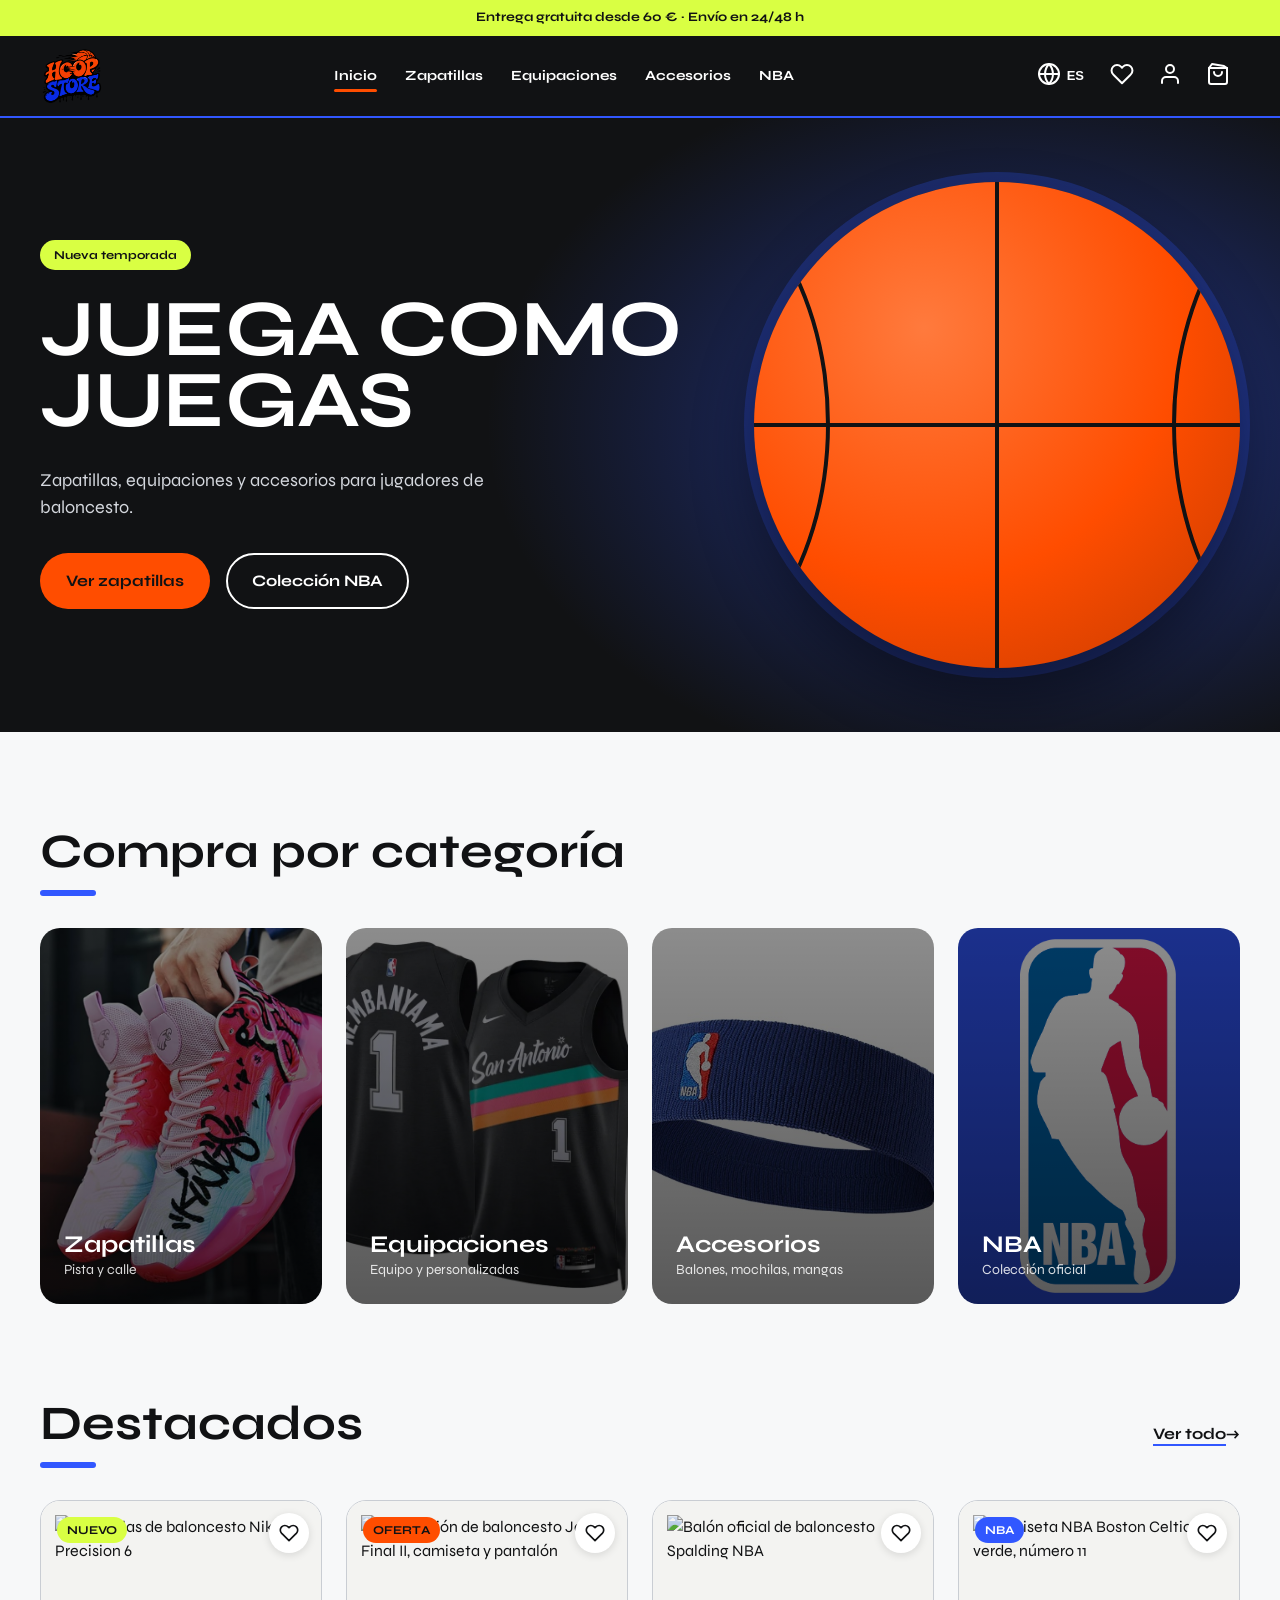
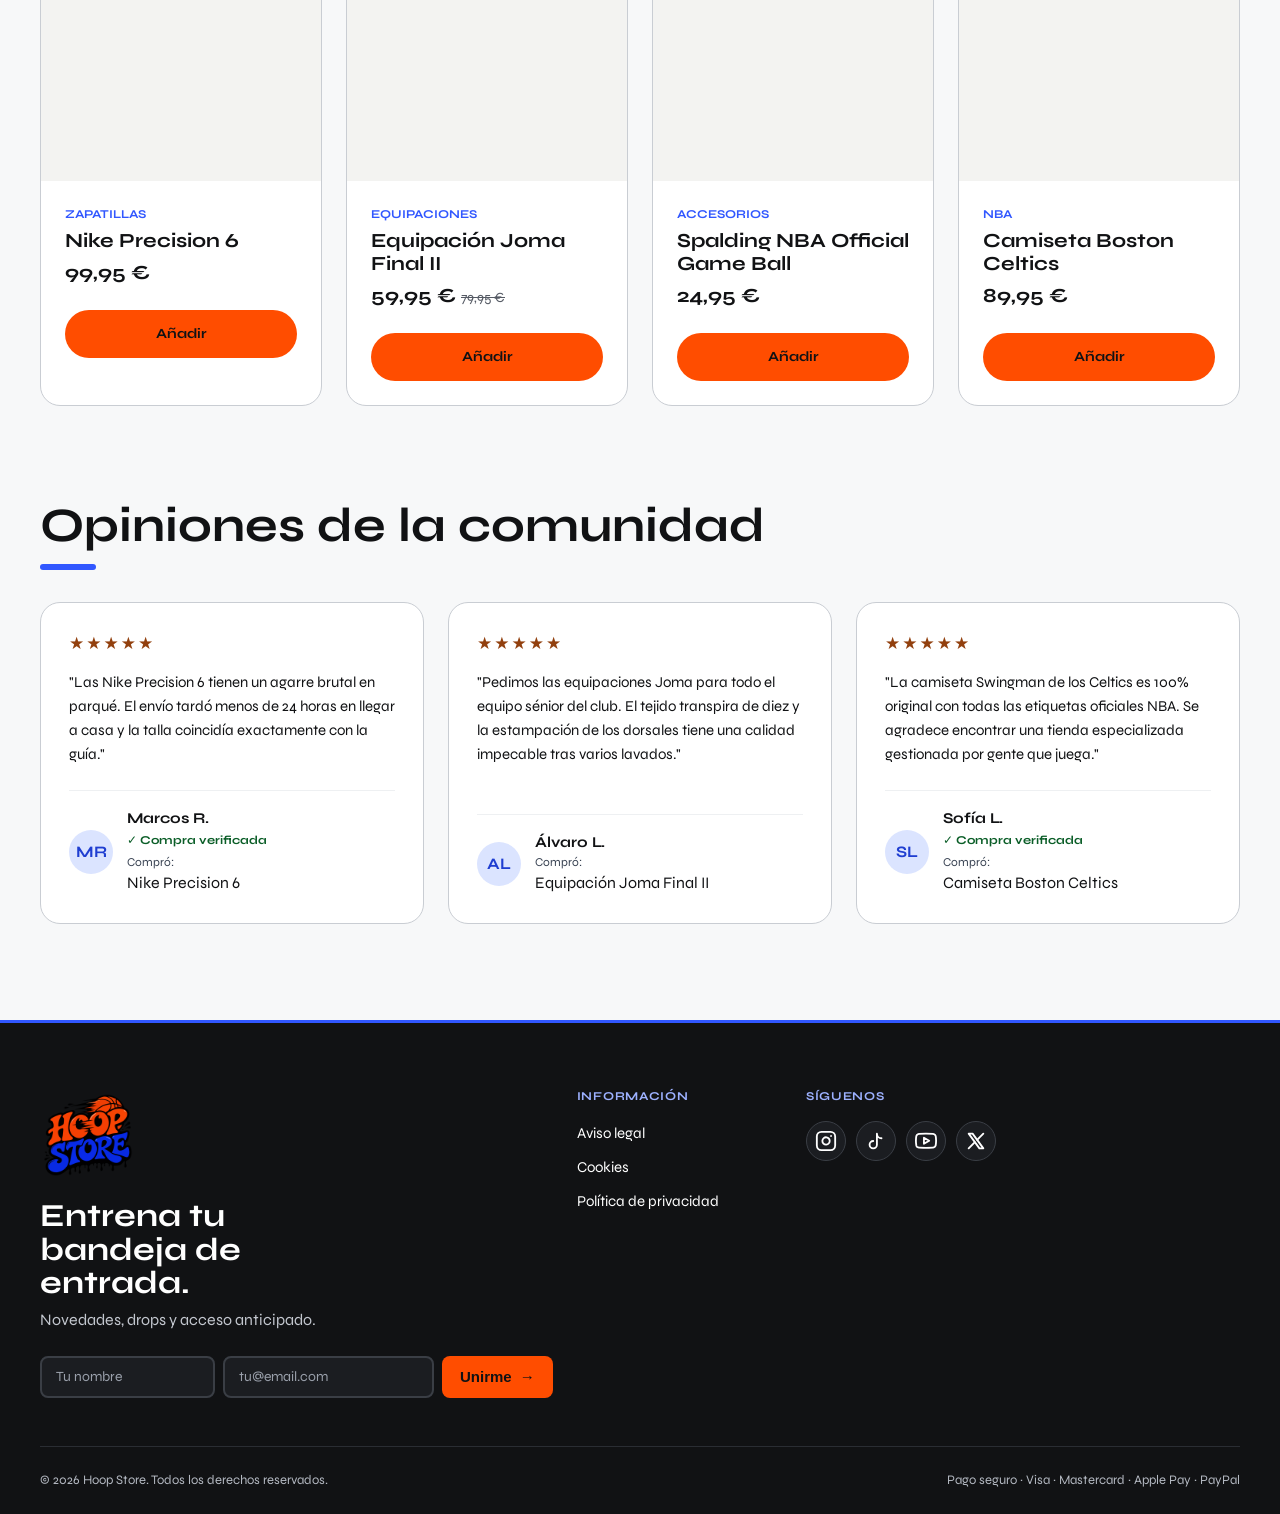
==== index.html @ 47cb0d09 "Update print statement from 'Hello' to 'Goodbye'" ====
<!DOCTYPE html>
<html lang="es">

<head>
  <meta charset="utf-8">
  <meta name="viewport" content="width=device-width, initial-scale=1">
  <title>Hoop Store · Tienda de baloncesto</title>
  <meta name="description"
    content="Hoop Store: zapatillas, equipaciones, accesorios y colección oficial NBA para jugadores de baloncesto.">
  <meta name="theme-color" content="#111214">
  <link rel="preconnect" href="https://fonts.googleapis.com">
  <link rel="preconnect" href="https://fonts.gstatic.com" crossorigin>
  <link href="https://fonts.googleapis.com/css2?family=Syne:wght@400;700&display=swap" rel="stylesheet">
  <link rel="stylesheet" href="css/style.css">
  <script src="javascript/geo-schema.js" defer></script>
</head>

<body>

  <a class="skip" href="#main" data-i18n="skip">Saltar al contenido</a>
  <div class="announce" data-i18n="announce">Entrega gratuita desde 60 € · Envío en 24/48 h</div>

  <header class="site-header">
    <div class="container header-in">
      <a class="brand" href="index.html" aria-label="Hoop Store" title="Hoop Store">
        <img src="imagenes/transparent-logo.png" alt="Hoop Store" width="70" height="64">
      </a>

      <nav class="nav" id="nav" aria-label="Principal">
        <a href="index.html" aria-current="page" data-i18n="nav_home">Inicio</a>
        <a href="catalogo.html?categoria=zapatillas" data-i18n="nav_shoes">Zapatillas</a>
        <a href="catalogo.html?categoria=equipaciones" data-i18n="nav_kits">Equipaciones</a>
        <a href="catalogo.html?categoria=accesorios" data-i18n="nav_acc">Accesorios</a>
        <a href="catalogo.html?categoria=nba" data-i18n="nav_nba">NBA</a>
      </nav>

      <div class="utils">
        <div class="lang">
          <button class="icon-btn lang-btn" id="btnLang" type="button" aria-expanded="false" aria-controls="langMenu"
            aria-label="Idioma" title="Idioma" data-i18n-aria="a_lang">
            <span class="ico" aria-hidden="true">
              <svg width="24" height="24" viewBox="0 0 24 24" fill="none" stroke="currentColor" stroke-width="2"
                stroke-linecap="round" stroke-linejoin="round" aria-hidden="true">
                <circle cx="12" cy="12" r="10"></circle>
                <line x1="2" y1="12" x2="22" y2="12"></line>
                <path d="M12 2a15.3 15.3 0 0 1 4 10 15.3 15.3 0 0 1-4 10 15.3 15.3 0 0 1-4-10 15.3 15.3 0 0 1 4-10z">
                </path>
              </svg>
            </span>
            <span id="langLabel">ES</span>
          </button>
          <ul class="lang-menu" id="langMenu" hidden>
            <li><button type="button" data-lang="es" aria-current="true">Español</button></li>
            <li><button type="button" data-lang="en">English</button></li>
            <li><button type="button" data-lang="ca">Català</button></li>
            <li><button type="button" data-lang="fr">Français</button></li>
          </ul>
        </div>

        <button class="icon-btn" id="btnFav" type="button" aria-label="Favoritos" title="Favoritos"
          data-i18n-aria="a_fav">
          <span class="sr" data-i18n="a_fav">Favoritos</span>
          <span class="ico" aria-hidden="true">
            <svg width="24" height="24" viewBox="0 0 24 24" fill="none" stroke="currentColor" stroke-width="2"
              stroke-linecap="round" stroke-linejoin="round" aria-hidden="true">
              <path
                d="M20.84 4.61a5.5 5.5 0 0 0-7.78 0L12 5.67l-1.06-1.06a5.5 5.5 0 0 0-7.78 7.78l1.06 1.06L12 21.23l7.78-7.78 1.06-1.06a5.5 5.5 0 0 0 0-7.78z">
              </path>
            </svg>
          </span>
          <span class="cart-count" id="favCount" hidden>0</span>
        </button>

        <button class="icon-btn" id="btnUser" type="button" aria-label="Iniciar sesión" title="Iniciar sesión"
          data-i18n-aria="a_user">
          <span class="sr" data-i18n="a_user">Iniciar sesión</span>
          <span class="ico" aria-hidden="true">
            <svg width="24" height="24" viewBox="0 0 24 24" fill="none" stroke="currentColor" stroke-width="2"
              stroke-linecap="round" stroke-linejoin="round" aria-hidden="true">
              <path d="M20 21v-2a4 4 0 0 0-4-4H8a4 4 0 0 0-4 4v2"></path>
              <circle cx="12" cy="7" r="4"></circle>
            </svg>
          </span>
        </button>

        <button class="icon-btn" id="btnCart" type="button" aria-label="Carrito" title="Carrito"
          data-i18n-aria="a_cart">
          <span class="sr" data-i18n="a_cart">Carrito</span>
          <span class="ico" aria-hidden="true">
            <svg width="24" height="24" viewBox="0 0 24 24" fill="none" stroke="currentColor" stroke-width="2"
              stroke-linecap="round" stroke-linejoin="round" aria-hidden="true">
              <path d="M6 2L3 6v14a2 2 0 0 0 2 2h14a2 2 0 0 0 2-2V6l-3-2z"></path>
              <line x1="3" y1="6" x2="21" y2="6"></line>
              <path d="M16 10a4 4 0 0 1-8 0"></path>
            </svg>
          </span>
          <span class="cart-count" id="cartCount" hidden>0</span>
        </button>

        <button class="burger" id="btnMenu" type="button" aria-expanded="false" aria-controls="nav"
          aria-label="Abrir menú" title="Abrir menú">
          <span class="sr">Abrir menú</span>
          <svg class="burger-icon" width="24" height="24" viewBox="0 0 24 24" fill="none" stroke="currentColor"
            stroke-width="2" stroke-linecap="round" stroke-linejoin="round" aria-hidden="true">
            <line x1="3" y1="6" x2="21" y2="6"></line>
            <line x1="3" y1="12" x2="21" y2="12"></line>
            <line x1="3" y1="18" x2="21" y2="18"></line>
          </svg>
        </button>
      </div>
    </div>
  </header>

  <main id="main" tabindex="-1">

    <section class="hero dark" aria-labelledby="heroTitle">
      <div class="container hero-grid">
        <div class="hero-copy">
          <span class="chip" data-i18n="chip">Nueva temporada</span>
          <h1 class="t-hero" id="heroTitle" data-i18n="hero_title">Juega como juegas</h1>
          <p class="lead" data-i18n="lead">Zapatillas, equipaciones y accesorios para jugadores de baloncesto.</p>
          <div class="hero-actions">
            <a class="btn btn-primary" href="catalogo.html?categoria=zapatillas" data-i18n="btn_shoes">Ver
              zapatillas</a>
            <a class="btn btn-secondary" href="catalogo.html?categoria=nba" data-i18n="btn_nba">Colección NBA</a>
          </div>
        </div>
        <div class="hero-art" aria-hidden="true">
          <div class="ball">
            <span class="ball-line"></span>
            <i></i>
          </div>
        </div>
      </div>
    </section>

    <section class="block" aria-labelledby="catTitle">
      <div class="container">
        <h2 class="t-h2" id="catTitle" data-i18n="cat_title">Compra por categoría</h2>
        <div class="tiles">
          <a class="tile tile-zapatillas reveal" href="catalogo.html?categoria=zapatillas">
            <h3 data-i18n="nav_shoes">Zapatillas</h3>
            <p data-i18n="sub_shoes">Pista y calle</p>
          </a>
          <a class="tile tile-equipaciones reveal" href="catalogo.html?categoria=equipaciones">
            <h3 data-i18n="nav_kits">Equipaciones</h3>
            <p data-i18n="sub_kits">Equipo y personalizadas</p>
          </a>
          <a class="tile tile-accesorios reveal" href="catalogo.html?categoria=accesorios">
            <h3 data-i18n="nav_acc">Accesorios</h3>
            <p data-i18n="sub_acc">Balones, mochilas, mangas</p>
          </a>
          <a class="tile tile-nba reveal" href="catalogo.html?categoria=nba">
            <h3>NBA</h3>
            <p data-i18n="sub_nba">Colección oficial</p>
          </a>
        </div>
      </div>
    </section>

    <section class="block" aria-labelledby="favTitle">
      <div class="container">
        <div class="block-head">
          <h2 class="t-h2" id="favTitle" data-i18n="feat_title">Destacados</h2>
          <a class="link-all" href="catalogo.html" data-i18n="see_all">Ver todo</a>
        </div>
        <div class="grid">

          <article class="card reveal" data-id="p1" data-price="99.95">
            <div class="card-media product-photo"><img class="product-image"
                src="https://2app.kicksonfire.com/kofapp/upload/events_images/ipad_nike-precision-6-white-malachite-3.png"
                alt="Zapatillas de baloncesto Nike Precision 6" loading="lazy">
              <span class="badge new" data-i18n="b_new">Nuevo</span>
              <button class="wish" type="button" data-fav aria-pressed="false" aria-label="Añadir a favoritos"
                title="Añadir a favoritos">
                <span class="sr">Añadir a favoritos</span>
                <svg width="20" height="20" viewBox="0 0 24 24" fill="none" stroke="currentColor" stroke-width="2"
                  stroke-linecap="round" stroke-linejoin="round" aria-hidden="true">
                  <path
                    d="M20.84 4.61a5.5 5.5 0 0 0-7.78 0L12 5.67l-1.06-1.06a5.5 5.5 0 0 0-7.78 7.78l1.06 1.06L12 21.23l7.78-7.78 1.06-1.06a5.5 5.5 0 0 0 0-7.78z">
                  </path>
                </svg>
              </button>
            </div>
            <div class="card-body">
              <p class="card-meta" data-i18n="nav_shoes">Zapatillas</p>
              <h3 class="card-name">Nike Precision 6</h3>
              <p class="price">99,95 €</p>
              <button class="btn btn-primary btn-sm" type="button" data-add data-i18n="add">Añadir</button>
            </div>
          </article>

          <article class="card reveal" data-id="p2" data-price="59.95" data-old="79.95">
            <div class="card-media product-photo"><img class="product-image"
                src="https://www.kitking.co.uk/cdn/shop/products/5_900b9b58-7d4f-4bcd-9499-90b625f65220_994x994.png?v=1653985766"
                alt="Equipación de baloncesto Joma Final II, camiseta y pantalón" loading="lazy">
              <span class="badge sale" data-i18n="b_sale">Oferta</span>
              <button class="wish" type="button" data-fav aria-pressed="false" aria-label="Añadir a favoritos"
                title="Añadir a favoritos">
                <span class="sr">Añadir a favoritos</span>
                <svg width="20" height="20" viewBox="0 0 24 24" fill="none" stroke="currentColor" stroke-width="2"
                  stroke-linecap="round" stroke-linejoin="round" aria-hidden="true">
                  <path
                    d="M20.84 4.61a5.5 5.5 0 0 0-7.78 0L12 5.67l-1.06-1.06a5.5 5.5 0 0 0-7.78 7.78l1.06 1.06L12 21.23l7.78-7.78 1.06-1.06a5.5 5.5 0 0 0 0-7.78z">
                  </path>
                </svg>
              </button>
            </div>
            <div class="card-body">
              <p class="card-meta" data-i18n="nav_kits">Equipaciones</p>
              <h3 class="card-name">Equipación Joma Final II</h3>
              <p class="price">59,95 € <span class="old">79,95 €</span></p>
              <button class="btn btn-primary btn-sm" type="button" data-add data-i18n="add">Añadir</button>
            </div>
          </article>

          <article class="card reveal" data-id="p3" data-price="24.95">
            <div class="card-media product-photo"><img class="product-image"
                src="https://www.spelexperten.com/bilder/artiklar/zoom/3001510010317_1.jpg?m=1637219325"
                alt="Balón oficial de baloncesto Spalding NBA" loading="lazy">
              <button class="wish" type="button" data-fav aria-pressed="false" aria-label="Añadir a favoritos"
                title="Añadir a favoritos">
                <span class="sr">Añadir a favoritos</span>
                <svg width="20" height="20" viewBox="0 0 24 24" fill="none" stroke="currentColor" stroke-width="2"
                  stroke-linecap="round" stroke-linejoin="round" aria-hidden="true">
                  <path
                    d="M20.84 4.61a5.5 5.5 0 0 0-7.78 0L12 5.67l-1.06-1.06a5.5 5.5 0 0 0-7.78 7.78l1.06 1.06L12 21.23l7.78-7.78 1.06-1.06a5.5 5.5 0 0 0 0-7.78z">
                  </path>
                </svg>
              </button>
            </div>
            <div class="card-body">
              <p class="card-meta" data-i18n="nav_acc">Accesorios</p>
              <h3 class="card-name">Spalding NBA Official Game Ball</h3>
              <p class="price">24,95 €</p>
              <button class="btn btn-primary btn-sm" type="button" data-add data-i18n="add">Añadir</button>
            </div>
          </article>

          <article class="card reveal" data-id="p4" data-price="89.95">
            <div class="card-media product-photo"><img class="product-image"
                src="https://toppng.com/uploads/preview/ike-nba-boston-celtics-kyrie-irving-road-swingman-boston-celtics-basketball-jersey-11563623935faati81kze.png"
                alt="Camiseta NBA Boston Celtics verde, número 11" loading="lazy">
              <span class="badge nba">NBA</span>
              <button class="wish" type="button" data-fav aria-pressed="false" aria-label="Añadir a favoritos"
                title="Añadir a favoritos">
                <span class="sr">Añadir a favoritos</span>
                <svg width="20" height="20" viewBox="0 0 24 24" fill="none" stroke="currentColor" stroke-width="2"
                  stroke-linecap="round" stroke-linejoin="round" aria-hidden="true">
                  <path
                    d="M20.84 4.61a5.5 5.5 0 0 0-7.78 0L12 5.67l-1.06-1.06a5.5 5.5 0 0 0-7.78 7.78l1.06 1.06L12 21.23l7.78-7.78 1.06-1.06a5.5 5.5 0 0 0 0-7.78z">
                  </path>
                </svg>
              </button>
            </div>
            <div class="card-body">
              <p class="card-meta">NBA</p>
              <h3 class="card-name">Camiseta Boston Celtics</h3>
              <p class="price">89,95 €</p>
              <button class="btn btn-primary btn-sm" type="button" data-add data-i18n="add">Añadir</button>
            </div>
          </article>

        </div>
      </div>
    </section>

    <!-- SECCIÓN DE RESEÑAS -->
    <section class="block" aria-labelledby="reviewsTitle">
      <div class="container">
        <div class="block-head">
          <div>
            <h2 class="t-h2" id="reviewsTitle" data-i18n="rev_title">Opiniones de la comunidad</h2>
          </div>
        </div>

        <div class="reviews-grid">

          <article class="review-card reveal">
            <div>
              <div class="review-stars" aria-hidden="true">★★★★★</div>
              <span class="sr">Valoración: 5 de 5 estrellas</span>
              <p class="review-text">
                "Las Nike Precision 6 tienen un agarre brutal en parqué. El envío tardó menos de 24 horas en llegar a
                casa y la talla coincidía exactamente con la guía."
              </p>
            </div>
            <div class="review-author">
              <div class="review-avatar" aria-hidden="true">MR</div>
              <div class="review-info">
                <strong>Marcos R.</strong>
                <span class="verified" data-i18n="rev_verified">✓ Compra verificada</span>
                <span class="review-product" data-i18n="rev_bought">Compró:</span> Nike Precision 6
              </div>
            </div>
          </article>

          <article class="review-card reveal">
            <div>
              <div class="review-stars" aria-hidden="true">★★★★★</div>
              <span class="sr">Valoración: 5 de 5 estrellas</span>
              <p class="review-text">
                "Pedimos las equipaciones Joma para todo el equipo sénior del club. El tejido transpira de diez y la
                estampación de los dorsales tiene una calidad impecable tras varios lavados."
              </p>
            </div>
            <div class="review-author">
              <div class="review-avatar" aria-hidden="true">AL</div>
              <div class="review-info">
                <strong>Álvaro L.</strong>
                <span class="review-product" data-i18n="rev_bought">Compró:</span> Equipación Joma Final II
              </div>
            </div>
          </article>

          <article class="review-card reveal">
            <div>
              <div class="review-stars" aria-hidden="true">★★★★★</div>
              <span class="sr">Valoración: 5 de 5 estrellas</span>
              <p class="review-text">
                "La camiseta Swingman de los Celtics es 100% original con todas las etiquetas oficiales NBA. Se agradece
                encontrar una tienda especializada gestionada por gente que juega."
              </p>
            </div>
            <div class="review-author">
              <div class="review-avatar" aria-hidden="true">SL</div>
              <div class="review-info">
                <strong>Sofía L.</strong>
                <span class="verified" data-i18n="rev_verified">✓ Compra verificada</span> <span class="review-product"
                  data-i18n="rev_bought">Compró:</span> Camiseta Boston Celtics
              </div>
            </div>
          </article>

        </div>
      </div>
    </section>

  </main>

  <footer class="site-footer dark">
    <div class="container">
      <div class="footer-top">
        <div class="f-brand">
          <img src="imagenes/transparent-logo.png" alt="Hoop Store" width="104" height="96" loading="lazy">
          <h2 data-i18n="news_title">Entrena tu bandeja de entrada.</h2>
          <p data-i18n="news_sub">Novedades, drops y acceso anticipado.</p>
          <form class="news" id="newsletterForm" action="#" method="post">
            <div class="news-field">
              <label class="sr" for="newsName" data-i18n="name">Nombre</label>
              <input id="newsName" name="name" type="text" title="Tu nombre" required autocomplete="name"
                placeholder="Tu nombre" data-i18n-ph="ph_name">
            </div>
            <div class="news-field">
              <label class="sr" for="newsEmail" data-i18n="email">Correo electrónico</label>
              <input id="newsEmail" name="email" type="email" title="Correo electrónico" required autocomplete="email"
                placeholder="tu@email.com" data-i18n-ph="ph_email">
            </div>
            <button type="submit" class="news-submit" aria-label="Suscribirme" title="Suscribirme"
              data-i18n-aria="a_subscribe">
              <span data-i18n="btn_subscribe">Unirme</span>
              <span aria-hidden="true">→</span>
            </button>
          </form>
        </div>

        <nav class="f-col" aria-label="Información">
          <h3 data-i18n="col_info">Información</h3>
          <ul>
            <li><a href="aviso-legal.html" data-i18n="legal">Aviso legal</a></li>
            <li><a href="politica-cookies.html" data-i18n="cookies">Cookies</a></li>
            <li><a href="politica-privacidad.html" data-i18n="privacy">Política de privacidad</a></li>
          </ul>
        </nav>

        <nav class="f-col" aria-label="Redes sociales">
          <h3 data-i18n="col_follow">Síguenos</h3>
          <ul class="social-links">
            <li>
              <a href="https://www.instagram.com/" target="_blank" rel="noopener" aria-label="Instagram"
                title="Instagram">
                <span class="sr">Instagram</span>
                <svg width="24" height="24" viewBox="0 0 24 24" fill="none" stroke="currentColor" stroke-width="2"
                  stroke-linecap="round" stroke-linejoin="round" aria-hidden="true">
                  <rect x="2" y="2" width="20" height="20" rx="5" ry="5"></rect>
                  <path d="M16 11.37A4 4 0 1 1 12.63 8 4 4 0 0 1 16 11.37z"></path>
                  <line x1="17.5" y1="6.5" x2="17.51" y2="6.5"></line>
                </svg>
              </a>
            </li>
            <li>
              <a href="https://www.tiktok.com/" target="_blank" rel="noopener" aria-label="TikTok" title="TikTok">
                <span class="sr">TikTok</span>
                <svg width="24" height="24" viewBox="0 0 24 24" fill="none" stroke="currentColor" stroke-width="2"
                  stroke-linecap="round" stroke-linejoin="round" aria-hidden="true">
                  <path d="M9 12a4 4 0 1 0 4 4V4a5 5 0 0 0 5 5"></path>
                </svg>
              </a>
            </li>
            <li>
              <a href="https://www.youtube.com/" target="_blank" rel="noopener" aria-label="YouTube" title="YouTube">
                <span class="sr">YouTube</span>
                <svg width="24" height="24" viewBox="0 0 24 24" fill="none" stroke="currentColor" stroke-width="2"
                  stroke-linecap="round" stroke-linejoin="round" aria-hidden="true">
                  <path
                    d="M22.54 6.42a2.78 2.78 0 0 0-1.94-2C18.88 4 12 4 12 4s-6.88 0-8.6.46a2.78 2.78 0 0 0-1.94 2A29 29 0 0 0 1 11.75a29 29 0 0 0 .46 5.33A2.78 2.78 0 0 0 3.4 19c1.72.46 8.6.46 8.6.46s6.88 0 8.6-.46a2.78 2.78 0 0 0 1.94-2 29 29 0 0 0 .46-5.25 29 29 0 0 0-.46-5.33z">
                  </path>
                  <polygon points="9.75 15.02 15.5 11.75 9.75 8.48 9.75 15.02"></polygon>
                </svg>
              </a>
            </li>
            <li>
              <a href="https://x.com/" target="_blank" rel="noopener" aria-label="X" title="X">
                <span class="sr">X</span>
                <svg width="24" height="24" viewBox="0 0 24 24" fill="none" stroke="currentColor" stroke-width="2"
                  stroke-linecap="round" stroke-linejoin="round" aria-hidden="true">
                  <path d="M4 4l11.733 16h4.267l-11.733 -16z"></path>
                  <path d="M4 20l6.768 -6.768m2.46 -2.46l6.772 -6.772"></path>
                </svg>
              </a>
            </li>
          </ul>
        </nav>
      </div>

      <div class="f-bottom">
        <span data-i18n="rights">© 2026 Hoop Store. Todos los derechos reservados.</span>
        <span data-i18n="secure">Pago seguro · Visa · Mastercard · Apple Pay · PayPal</span>
      </div>
    </div>
  </footer>

  <!-- Sesión -->
  <dialog id="dlgUser" aria-labelledby="userTitle">
    <div class="dlg">
      <button class="dlg-x" type="button" data-close aria-label="Cerrar" title="Cerrar"
        data-i18n-aria="a_close">✕</button>
      <h2 id="userTitle" data-i18n="login_title">Entra en tu cuenta</h2>

      <button class="btn-google" type="button" id="btnGoogleLogin" aria-label="Continuar con Google"
        title="Continuar con Google">
        <svg class="google-icon" width="20" height="20" viewBox="0 0 24 24" aria-hidden="true">
          <path fill="#4285F4"
            d="M23.745 12.27c0-.7-.06-1.4-.19-2.07H12v4.51h6.6c-.29 1.52-1.14 2.82-2.4 3.68v3.05h3.88c2.27-2.09 3.665-5.17 3.665-9.17z" />
          <path fill="#34A853"
            d="M12 24c3.24 0 5.95-1.08 7.93-2.91l-3.88-3.05c-1.08.72-2.45 1.16-4.05 1.16-3.12 0-5.77-2.1-6.72-4.93H1.25v3.15C3.26 21.36 7.33 24 12 24z" />
          <path fill="#FBBC05"
            d="M5.28 14.27c-.25-.72-.38-1.49-.38-2.27s.13-1.55.38-2.27V6.58H1.25C.45 8.18 0 9.98 0 12s.45 3.82 1.25 5.42l4.03-3.15z" />
          <path fill="#EA4335"
            d="M12 4.75c1.77 0 3.35.61 4.6 1.8l3.42-3.42C17.95 1.19 15.24 0 12 0 7.33 0 3.26 2.64 1.25 6.58l4.03 3.15c.95-2.83 3.6-4.98 6.72-4.98z" />
        </svg>
        <span data-i18n="google_btn">Continuar con Google</span>
      </button>

      <div class="auth-divider" role="separator" aria-label="O inicia sesión con correo">
        <span data-i18n="auth_or">o con correo</span>
      </div>

      <form id="loginForm" class="dlg-form" action="#" method="post">
        <div class="field">
          <label for="loginEmail" data-i18n="email">Correo electrónico</label>
          <input type="email" id="loginEmail" title="Correo electrónico" required autocomplete="email">
        </div>
        <div class="field">
          <label for="loginPassword" data-i18n="password">Contraseña</label>
          <input type="password" id="loginPassword" title="Contraseña" required autocomplete="current-password">
        </div>
        <input class="btn btn-primary" type="submit" value="Entrar" title="Entrar" data-i18n="login_btn">
      </form>

      <div id="userIn" class="dlg-form" hidden>
        <p class="hello" id="userHello"></p>
        <button class="btn btn-primary" type="button" id="btnLogout" data-i18n="logout">Cerrar sesión</button>
      </div>

      <p class="note" data-i18n="demo">Mini base de datos JSON: prueba con profe@hoopstore.com y 12345.</p>
    </div>
  </dialog>

  <!-- Favoritos -->
  <dialog id="dlgFav" aria-labelledby="favTitleDlg">
    <div class="dlg">
      <button class="dlg-x" type="button" data-close aria-label="Cerrar" title="Cerrar"
        data-i18n-aria="a_close">✕</button>
      <h2 id="favTitleDlg" data-i18n="fav_dlg">Mis favoritos</h2>
      <p class="fav-empty" id="favEmpty" data-i18n="fav_empty">Todavía no tienes favoritos.</p>
      <ul class="fav-list" id="favList" hidden>
        <li hidden>-</li>
      </ul>
    </div>
  </dialog>

  <!-- Carrito -->
  <dialog id="dlgCart" aria-labelledby="cartTitle">
    <div class="dlg">
      <button class="dlg-x" type="button" data-close aria-label="Cerrar" title="Cerrar"
        data-i18n-aria="a_close">✕</button>
      <h2 id="cartTitle" data-i18n="cart_title">Tu carrito</h2>

      <div class="ship" id="cartShip">
        <p id="shipText"></p>
        <div class="bar" id="shipBar"><span class="bar-fill"></span></div>
      </div>

      <div class="cart-empty-box" id="cartEmpty">
        <p class="fav-empty" data-i18n="cart_empty">Tu carrito está vacío.</p>
        <button class="btn btn-primary" type="button" data-close data-i18n="cart_continue">Seguir comprando</button>
      </div>

      <ul class="fav-list" id="cartList" hidden>
        <li hidden>-</li>
      </ul>

      <div class="cart-foot" id="cartFoot">
        <p class="sum"><span data-i18n="subtotal">Subtotal</span><span id="sumSub"></span></p>
        <p class="sum"><span data-i18n="shipping">Envío</span><span id="sumShip"></span></p>
        <p class="sum total"><span data-i18n="total">Total</span><span id="sumTotal"></span></p>
        <button class="btn btn-primary" type="button" id="btnCheckout" data-i18n="checkout">Finalizar compra</button>
      </div>
    </div>
  </dialog>

  <div class="toast" id="toast" role="status" aria-live="polite"></div>

  <script src="javascript/script.js"></script>
</body>

</html>
---- css/style.css ----
/* =========================================================
   Hoop Store · style.css
   1. Variables      2. Base            3. Componentes
   4. Cabecera       5. Secciones       6. Footer
   7. Diálogos       8. Hover           9. Animaciones
   10. Responsive
   ========================================================= */

/* ===== 1. Variables (guía de estilos) ===== */
:root {
  --primary: #ff4d00;
  --secondary: #3157ff;
  --blue-dark: #1f3ed1;
  --blue-light: #9db1ff;
  --blue-tint: #e9eeff;
  --blue-tint-2: #dbe4ff;
  --ink: #111214;
  --n700: #555a64;
  --n300: #c9cdd3;
  --n100: #eef0f2;
  --n050: #f7f8f9;
  --white: #ffffff;
  --acid: #d9ff43;
  --success: #21b573;
  --font: "Syne", system-ui, -apple-system, "Segoe UI", Arial, sans-serif;
  --pad: 80px;
  --gap: 24px;
  --section: 96px;
  --radius: 20px;
  --ease: cubic-bezier(0.2, 0.8, 0.2, 1);
}

/* ===== 14. Página de Checkout ===== */
.checkout-container {
  padding-block: 48px 80px;
}

.checkout-header {
  margin-bottom: 36px;
}

.checkout-layout {
  display: grid;
  grid-template-columns: 1.4fr 1fr;
  gap: 40px;
  align-items: start;
}

.checkout-form {
  display: grid;
  gap: 28px;
}

.form-section {
  border: 1px solid var(--n300);
  border-radius: var(--radius);
  padding: 24px;
  background: var(--white);
  margin: 0;
}

.section-title {
  font-size: 20px;
  font-weight: 700;
  padding-inline: 8px;
  color: var(--ink);
}

.form-grid {
  display: grid;
  grid-template-columns: 1fr 1fr;
  gap: 16px;
  margin-top: 16px;
}

.field.full {
  grid-column: 1 / -1;
}

.field-check {
  display: flex;
  align-items: center;
  gap: 12px;
  font-size: 14px;
}

.field-check input[type="checkbox"] {
  width: 18px;
  height: 18px;
  accent-color: var(--secondary);
  cursor: pointer;
}

.payment-options {
  display: grid;
  grid-template-columns: repeat(3, 1fr);
  gap: 12px;
  margin-top: 16px;
}

.pay-card {
  display: flex;
  flex-direction: column;
  gap: 6px;
  padding: 14px;
  border: 2px solid var(--n300);
  border-radius: 12px;
  background: var(--n050);
  cursor: pointer;
  font-size: 13px;
  font-weight: 700;
  transition:
    border-color 0.2s,
    background-color 0.2s;
}

.pay-card:hover {
  border-color: var(--secondary);
}

.pay-card input[type="radio"]:checked + span {
  color: var(--secondary);
}

.btn-submit-order {
  width: 100%;
  height: 60px;
  font-size: 18px;
}

/* Resumen lateral */
.summary-card {
  position: sticky;
  top: 100px;
  border: 1px solid var(--n300);
  border-radius: var(--radius);
  padding: 28px;
  background: var(--white);
  box-shadow: 0 8px 24px rgba(17, 18, 20, 0.04);
}

.summary-title {
  font-size: 22px;
  margin-bottom: 20px;
}

.summary-items {
  list-style: none;
  padding: 0;
  margin: 0;
  display: grid;
  gap: 16px;
  max-height: 300px;
  overflow-y: auto;
  border-bottom: 1px solid var(--n300);
  padding-bottom: 20px;
}

.summary-item {
  display: flex;
  align-items: center;
  gap: 14px;
}

.sum-thumb {
  width: 56px;
  height: 56px;
  border-radius: 10px;
  object-fit: cover;
  background: var(--blue-tint);
  border: 1px solid var(--n300);
}

.sum-info {
  flex: 1;
  display: flex;
  flex-direction: column;
  gap: 2px;
}

.sum-info strong {
  font-size: 14px;
  line-height: 1.2;
}

.sum-info small {
  color: var(--n700);
  font-size: 12px;
}

.sum-price {
  font-weight: 700;
  font-size: 15px;
}

.summary-totals {
  padding-block: 20px;
  display: grid;
  gap: 10px;
  border-bottom: 1px solid var(--n300);
}

.sum-row {
  display: flex;
  justify-content: space-between;
  font-size: 15px;
}

.sum-row.total {
  font-size: 20px;
  font-weight: 700;
  color: var(--primary);
  margin-top: 6px;
}

.guarantee-box {
  margin-top: 20px;
  font-size: 13px;
  color: var(--n700);
  display: grid;
  gap: 8px;
}

.order-success {
  background: var(--white);
  padding: 40px;
  border-radius: var(--radius);
  border: 1px solid var(--secondary);
  text-align: center;
}

@media (max-width: 960px) {
  .checkout-layout {
    grid-template-columns: 1fr;
  }
  .payment-options {
    grid-template-columns: 1fr;
  }
  .form-grid {
    grid-template-columns: 1fr;
  }
}

/* ===== 2. Base ===== */
* {
  box-sizing: border-box;
}
html {
  scroll-behavior: smooth;
  -webkit-text-size-adjust: 100%;
}

body {
  margin: 0;
  background: var(--n050);
  color: var(--ink);
  font-family: var(--font);
  font-size: 16px;
  line-height: 1.5;
  -webkit-font-smoothing: antialiased;
  min-height: 100vh;
  display: flex;
  flex-direction: column;
}

::selection {
  background: var(--secondary);
  color: var(--white);
}

main {
  flex: 1;
  outline: none;
}
img {
  display: block;
  max-width: 100%;
}
a {
  color: inherit;
}
h1,
h2,
h3,
p {
  margin: 0;
}
[hidden] {
  display: none !important;
}

:focus-visible {
  outline: 3px solid var(--secondary);
  outline-offset: 3px;
  border-radius: 6px;
}
.dark :focus-visible,
.site-header :focus-visible {
  outline-color: var(--acid);
}

.sr {
  position: absolute;
  width: 1px;
  height: 1px;
  overflow: hidden;
  clip: rect(0 0 0 0);
  white-space: nowrap;
}

.skip {
  position: absolute;
  left: 16px;
  top: -80px;
  z-index: 200;
  padding: 12px 20px;
  border-radius: 999px;
  background: var(--acid);
  color: var(--ink);
  font-weight: 700;
  text-decoration: none;
}
.skip:focus {
  top: 16px;
}

.container {
  width: 100%;
  max-width: 1600px;
  margin-inline: auto;
  padding-inline: var(--pad);
}

.dark {
  background: var(--ink);
  color: var(--white);
}

/* ===== 3. Componentes ===== */

/* Tipografía */
.t-hero {
  font-size: 96px;
  line-height: 0.88;
  font-weight: 700;
  text-transform: uppercase;
  letter-spacing: -0.01em;
}
.t-h2 {
  font-size: 48px;
  line-height: 1;
  font-weight: 700;
}
.t-h2::after {
  content: "";
  display: block;
  width: 56px;
  height: 6px;
  margin-top: 14px;
  border-radius: 6px;
  background: var(--secondary);
}

/* Botones */
.btn {
  display: inline-flex;
  align-items: center;
  justify-content: center;
  gap: 8px;
  height: 56px;
  padding: 0 24px;
  border: 2px solid transparent;
  border-radius: 999px;
  font: inherit;
  font-weight: 700;
  text-decoration: none;
  white-space: nowrap;
  cursor: pointer;
  transition:
    background-color 0.2s,
    color 0.2s,
    border-color 0.2s,
    transform 0.2s var(--ease),
    box-shadow 0.2s;
}
.btn:active {
  transform: scale(0.97);
}
.btn-sm {
  height: 48px;
  padding: 0 20px;
  font-size: 14px;
}
.btn-primary {
  background: var(--primary);
  color: var(--ink);
}
.btn-secondary {
  border-color: var(--white);
  color: var(--white);
}

/* Aviso (toast) */
.toast {
  position: fixed;
  left: 50%;
  bottom: calc(24px + env(safe-area-inset-bottom, 0px));
  z-index: 150;
  max-width: calc(100% - 32px);
  padding: 12px 22px;
  border: 1px solid var(--secondary);
  border-radius: 999px;
  background: var(--ink);
  color: var(--white);
  font-size: 14px;
  font-weight: 700;
  opacity: 0;
  pointer-events: none;
  transform: translate(-50%, 24px);
  transition:
    opacity 0.2s,
    transform 0.25s;
}
.toast.on {
  opacity: 1;
  transform: translate(-50%, 0);
}

/* ===== 4. Cabecera ===== */
.announce {
  background: var(--acid);
  color: var(--ink);
  text-align: center;
  font-size: 13px;
  font-weight: 700;
  padding: 8px 24px;
}

.site-header {
  position: sticky;
  top: 0;
  z-index: 50;
  background: var(--ink);
  color: var(--white);
  border-bottom: 2px solid var(--secondary);
  transition: box-shadow 0.25s;
}
.site-header.scrolled {
  box-shadow: 0 6px 24px rgba(0, 0, 0, 0.35);
}

.header-in {
  display: flex;
  align-items: center;
  gap: 32px;
  height: 80px;
}
.brand {
  flex: none;
  line-height: 0;
}
.brand img {
  height: 64px;
  width: auto;
  transition: transform 0.3s var(--ease);
}

.nav {
  display: flex;
  gap: 8px;
  margin-inline: auto;
}
.nav a {
  position: relative;
  padding: 8px 14px;
  border-radius: 999px;
  font-size: 15px;
  font-weight: 700;
  text-decoration: none;
  transition: color 0.2s;
}
.nav a::before {
  content: "";
  position: absolute;
  left: 14px;
  right: 14px;
  bottom: 2px;
  height: 3px;
  border-radius: 3px;
  background: var(--blue-light);
  transform: scaleX(0);
  transform-origin: left;
  transition: transform 0.25s var(--ease);
}
.nav a:hover::before {
  transform: scaleX(1);
}
.nav a[aria-current="page"]::after {
  content: "";
  position: absolute;
  left: 14px;
  right: 14px;
  bottom: 2px;
  height: 3px;
  border-radius: 3px;
  background: var(--primary);
}

/* Iconos de la cabecera */
.utils {
  display: flex;
  align-items: center;
  gap: 4px;
  flex: none;
}
.icon-btn {
  position: relative;
  display: grid;
  place-items: center;
  width: 44px;
  height: 44px;
  border: 0;
  border-radius: 50%;
  background: transparent;
  color: inherit;
  text-decoration: none;
  cursor: pointer;
  transition:
    background-color 0.2s,
    transform 0.25s var(--ease),
    color 0.2s;
}
.icon-btn .ico {
  display: block;
  font-size: 22px;
  line-height: 1;
  transition: transform 0.3s var(--ease);
}
#btnFav.has {
  color: var(--primary);
}

.cart-count {
  position: absolute;
  top: 2px;
  right: 0;
  display: grid;
  place-items: center;
  min-width: 20px;
  height: 20px;
  padding: 0 5px;
  border-radius: 999px;
  background: var(--primary);
  color: var(--ink);
  font-size: 12px;
  font-weight: 700;
  line-height: 1;
}
.cart-count.bump {
  animation: bump 0.4s;
}

/* Punto verde en el icono de usuario cuando hay sesión */
#btnUser.logged::after {
  content: "";
  position: absolute;
  top: 8px;
  right: 8px;
  width: 10px;
  height: 10px;
  border: 2px solid var(--ink);
  border-radius: 50%;
  background: var(--success);
}

.burger {
  display: none;
  width: 44px;
  height: 44px;
  border: 0;
  border-radius: 50%;
  background: transparent;
  color: var(--white);
  font-size: 24px;
  cursor: pointer;
  transition:
    background-color 0.2s,
    transform 0.25s var(--ease);
}

/* Selector de idioma */
.lang {
  position: relative;
}
.lang-btn {
  width: auto;
  padding: 0 12px;
  gap: 6px;
  display: flex;
  align-items: center;
  font-size: 13px;
  font-weight: 700;
}
.lang-menu {
  position: absolute;
  top: calc(100% + 8px);
  right: 0;
  z-index: 60;
  min-width: 160px;
  margin: 0;
  padding: 6px;
  list-style: none;
  border-radius: 14px;
  background: var(--white);
  color: var(--ink);
  box-shadow: 0 12px 32px rgba(0, 0, 0, 0.3);
  animation: pop-in 0.2s var(--ease);
}
.lang-menu button {
  width: 100%;
  padding: 10px 14px;
  border: 0;
  border-radius: 10px;
  background: transparent;
  color: inherit;
  font: inherit;
  font-size: 14px;
  font-weight: 700;
  text-align: left;
  cursor: pointer;
  transition:
    background-color 0.15s,
    padding-left 0.2s var(--ease);
}
.lang-menu button[aria-current="true"] {
  background: var(--blue-tint-2);
  color: var(--blue-dark);
}

/* ===== 5. Secciones ===== */

/* Hero */
.hero {
  overflow: hidden;
  background:
    radial-gradient(
      60% 85% at 80% 50%,
      rgba(49, 87, 255, 0.5),
      rgba(49, 87, 255, 0) 70%
    ),
    var(--ink);
}
.hero-grid {
  display: grid;
  grid-template-columns: repeat(12, 1fr);
  gap: var(--gap);
  align-items: center;
  min-height: 600px;
  padding-block: 64px;
}
.hero-copy {
  grid-column: 1 / span 7;
}
.chip {
  display: inline-block;
  margin-bottom: 24px;
  padding: 6px 14px;
  border-radius: 999px;
  background: var(--acid);
  color: var(--ink);
  font-size: 12px;
  font-weight: 700;
}
.hero-copy .t-hero {
  margin-bottom: 32px;
}
.lead {
  max-width: 46ch;
  margin-bottom: 32px;
  font-size: 18px;
  color: #d4d7dd;
}
.hero-actions {
  display: flex;
  flex-wrap: wrap;
  gap: 16px;
}

/* Balón decorativo */
.hero-art {
  grid-column: 8 / span 5;
  position: relative;
}
.ball-wrap {
  transition: transform 0.7s var(--ease);
}
.ball {
  position: relative;
  aspect-ratio: 1 / 1;
  overflow: hidden;
  border-radius: 50%;
  background: radial-gradient(
    circle at 35% 30%,
    #ff7a3d,
    var(--primary) 55%,
    #c23a00
  );
  box-shadow:
    0 30px 60px rgba(0, 0, 0, 0.45),
    0 0 0 10px rgba(49, 87, 255, 0.25);
  animation: ball-in 0.9s var(--ease) both;
}
.ball::before,
.ball::after,
.ball i {
  content: "";
  position: absolute;
}
.ball::before {
  inset: 0;
  background:
    linear-gradient(var(--ink), var(--ink)) center / 4px 100% no-repeat,
    linear-gradient(var(--ink), var(--ink)) center / 100% 4px no-repeat;
}
.ball::after,
.ball i {
  top: -6%;
  bottom: -6%;
  width: 80%;
  border: 4px solid var(--ink);
  border-radius: 50%;
}
.ball::after {
  left: -66%;
}
.ball i {
  right: -66%;
}

.sticker {
  position: absolute;
  right: 0;
  bottom: 6%;
  padding: 14px 20px;
  border-radius: var(--radius);
  background: var(--acid);
  color: var(--ink);
  font-size: 20px;
  font-weight: 700;
  line-height: 1.2;
  transform: rotate(4deg);
  transition: transform 0.3s var(--ease);
}
.sticker small {
  display: block;
  font-size: 13px;
  font-weight: 400;
}

/* Bloques */
.block {
  padding-block: var(--section) 0;
}
.block:last-of-type {
  padding-bottom: var(--section);
}
.block .t-h2 {
  margin-bottom: 32px;
}
.block-head {
  display: flex;
  align-items: center;
  justify-content: space-between;
  gap: 24px;
  margin-bottom: 32px;
}
.block-head .t-h2 {
  margin-bottom: 0;
}
.link-all {
  font-weight: 700;
  text-decoration: underline;
  text-decoration-color: var(--secondary);
  text-decoration-thickness: 2px;
  text-underline-offset: 5px;
  white-space: nowrap;
  transition: color 0.2s;
}
.link-all::after {
  content: " →";
  display: inline-block;
  transition: transform 0.25s var(--ease);
}

/* Accesos rápidos (categorías) */
.tiles {
  display: grid;
  grid-template-columns: repeat(4, 1fr);
  gap: var(--gap);
}
.tile {
  position: relative;
  display: flex;
  flex-direction: column;
  justify-content: flex-end;
  overflow: hidden;
  aspect-ratio: 3 / 4;
  padding: 24px;
  border-radius: var(--radius);
  background-color: var(--ink);
  background-image: linear-gradient(
    to top,
    rgba(0, 0, 0, 0.55) 0%,
    rgba(0, 0, 0, 0) 65%
  );
  color: var(--white);
  text-decoration: none;
  transition:
    background-color 0.3s,
    transform 0.3s var(--ease),
    box-shadow 0.3s;
}
.tile:nth-child(1),
.tile:nth-child(4) {
  background-color: var(--secondary);
}
.tile h3 {
  font-size: 24px;
  line-height: 1.1;
  transition: transform 0.3s var(--ease);
}
.tile p {
  max-width: calc(100% - 56px);
  font-size: 14px;
  color: rgba(255, 255, 255, 0.85);
}
.tile::after {
  content: "→";
  position: absolute;
  right: 20px;
  bottom: 20px;
  display: grid;
  place-items: center;
  width: 44px;
  height: 44px;
  border-radius: 50%;
  background: var(--primary);
  color: var(--ink);
  font-size: 20px;
  font-weight: 700;
  opacity: 0;
  transform: translateX(-12px) scale(0.6);
  transition:
    opacity 0.25s,
    transform 0.35s var(--ease);
}

/* Productos */
.grid {
  display: grid;
  grid-template-columns: repeat(4, 1fr);
  gap: var(--gap);
}
.card {
  display: flex;
  flex-direction: column;
  overflow: hidden;
  border: 1px solid var(--n300);
  border-radius: var(--radius);
  background: var(--white);
  transition:
    transform 0.3s var(--ease),
    box-shadow 0.3s,
    border-color 0.3s;
}
.card-media {
  position: relative;
  aspect-ratio: 1 / 1;
  overflow: hidden;
  background: var(--blue-tint);
  transition: background-color 0.3s;
}
.card-media img {
  width: 100%;
  height: 100%;
  object-fit: cover;
  transition: transform 0.5s var(--ease);
}
.card-media::after {
  content: none !important;
  display: none !important;
}
.badge {
  position: absolute;
  top: 16px;
  left: 16px;
  z-index: 1;
  padding: 4px 10px;
  border-radius: 999px;
  background: var(--ink);
  color: var(--white);
  font-size: 12px;
  font-weight: 700;
  text-transform: uppercase;
}
.badge.new {
  background: var(--acid);
  color: var(--ink);
}
.badge.sale {
  background: var(--primary);
  color: var(--ink);
}
.badge.nba {
  background: var(--secondary);
  color: var(--white);
}

/* Botón de favoritos en los productos */
.wish {
  position: absolute;
  top: 12px;
  right: 12px;
  z-index: 1;
  display: grid;
  place-items: center;
  width: 40px;
  height: 40px;
  border: 0;
  border-radius: 50%;
  background: var(--white);
  box-shadow: 0 2px 8px rgba(17, 18, 20, 0.12);
  color: var(--ink);
  cursor: pointer;
  transition:
    transform 0.2s var(--ease),
    box-shadow 0.2s,
    color 0.2s;
}

.wish::before,
.wish::after {
  content: none !important;
}

.wish svg {
  display: block;
  width: 20px;
  height: 20px;
  stroke: currentColor;
  fill: none;
  transition:
    transform 0.2s var(--ease),
    fill 0.2s ease,
    stroke 0.2s ease;
}

.wish[aria-pressed="true"] {
  color: var(--primary);
}

.wish[aria-pressed="true"] svg {
  fill: var(--primary);
  stroke: var(--primary);
}

.card-body {
  display: flex;
  flex-direction: column;
  flex: 1;
  gap: 6px;
  padding: 24px;
}
.card-meta {
  font-size: 12px;
  font-weight: 700;
  text-transform: uppercase;
  color: var(--secondary);
}
.card-name {
  font-size: 20px;
  line-height: 1.15;
}
.price {
  font-size: 20px;
  font-weight: 700;
}
.old {
  font-size: 14px;
  font-weight: 400;
  color: var(--n700);
  text-decoration: line-through;
}
.card .btn {
  width: 100%;
  margin-top: 16px;
}

/* Catálogo y Filtros */
.catalog-header {
  padding-block: 48px 24px;
}
.catalog-toolbar {
  display: grid;
  grid-template-columns: 1.2fr 1fr;
  gap: 24px;
  align-items: center;
  margin-top: 28px;
  background: var(--white);
  padding: 20px 24px;
  border-radius: var(--radius);
  border: 1px solid var(--n300);
  box-shadow: 0 4px 16px rgba(17, 18, 20, 0.04);
}
.catalog-search-box {
  position: relative;
  display: flex;
  align-items: center;
}
.catalog-search-box .search-icon {
  position: absolute;
  left: 16px;
  color: var(--n700);
  pointer-events: none;
  display: grid;
  place-items: center;
}
.catalog-search-box input {
  width: 100%;
  height: 48px;
  padding: 0 16px 0 46px;
  border: 2px solid var(--n300);
  border-radius: 999px;
  background: var(--n050);
  color: var(--ink);
  font-family: var(--font);
  font-size: 15px;
  transition:
    border-color 0.2s,
    background-color 0.2s;
}
.catalog-search-box input:focus {
  outline: none;
  border-color: var(--secondary);
  background: var(--white);
}
.catalog-price-filter {
  display: flex;
  flex-direction: column;
  gap: 8px;
}
.price-info {
  display: flex;
  justify-content: space-between;
  align-items: center;
  font-size: 14px;
  font-weight: 700;
}
.price-info strong {
  color: var(--secondary);
  background: var(--blue-tint);
  padding: 4px 12px;
  border-radius: 999px;
  font-size: 13px;
}
.price-slider-wrap {
  display: flex;
  align-items: center;
  gap: 16px;
}
.slider-field {
  flex: 1;
  display: flex;
  align-items: center;
  gap: 8px;
  font-size: 12px;
  font-weight: 700;
  color: var(--n700);
}
.slider-field input[type="range"] {
  width: 100%;
  accent-color: var(--secondary);
  cursor: pointer;
  height: 6px;
}
.filters-bar {
  display: flex;
  flex-wrap: wrap;
  gap: 12px;
  margin-top: 20px;
}
.filter-btn {
  padding: 10px 22px;
  border: 2px solid var(--n300);
  border-radius: 999px;
  background: var(--white);
  color: var(--ink);
  font-family: var(--font);
  font-size: 14px;
  font-weight: 700;
  cursor: pointer;
  transition: all 0.2s var(--ease);
}
.filter-btn:hover {
  border-color: var(--secondary);
  color: var(--secondary);
  transform: translateY(-2px);
}
.filter-btn.active {
  background: var(--secondary);
  border-color: var(--secondary);
  color: var(--white);
  box-shadow: 0 4px 14px rgba(49, 87, 255, 0.3);
}
.empty-catalog {
  text-align: center;
  padding: 64px 0;
  color: var(--n700);
  font-size: 18px;
  font-weight: 700;
}

@media (max-width: 860px) {
  .catalog-toolbar {
    grid-template-columns: 1fr;
    padding: 16px;
  }
}

/* ===== 6. Footer ===== */
/* ===== 6. Footer ===== */
.site-footer {
  margin-top: auto;
  border-top: 3px solid var(--secondary);
}
.footer-top {
  display: grid;
  grid-template-columns: 5fr 2fr 2fr 2fr;
  gap: var(--gap);
  padding-block: 64px 48px;
  align-items: start;
}
.f-brand img {
  height: 96px;
  width: auto;
  margin-bottom: 16px;
}
.f-brand h2 {
  max-width: 14ch;
  margin-bottom: 8px;
  font-size: 32px;
  line-height: 1.05;
}
.f-brand p {
  margin-bottom: 24px;
  color: #c3c7cf;
}

/* Formulario newsletter compacto y alineado */
.news {
  display: grid;
  grid-template-columns: 1fr 1.2fr auto;
  gap: 8px;
  max-width: 520px;
  align-items: center;
}

.news .news-field {
  width: 100%;
}

.news input {
  width: 100%;
  height: 42px;
  padding: 0 14px;
  border: 2px solid #3a3e45;
  border-radius: 8px;
  background: #1b1d21;
  color: var(--white);
  font: inherit;
  font-size: 14px;
  box-sizing: border-box;
  outline: none;
  transition: border-color 0.2s;
}

.news input::placeholder {
  color: #9aa0ab;
}

.news input:focus {
  border-color: var(--acid);
}

.news button.news-submit {
  display: inline-flex;
  align-items: center;
  justify-content: center;
  gap: 8px;
  height: 42px;
  padding: 0 18px;
  border: 0;
  border-radius: 8px;
  background: var(--primary);
  color: var(--ink);
  font-size: 15px;
  font-weight: 700;
  cursor: pointer;
  white-space: nowrap;
  transition:
    background-color 0.2s,
    color 0.2s,
    transform 0.25s var(--ease);
}

.news button.news-submit:hover {
  transform: translateY(-2px);
}

/* En móvil se apilan juntos sin huecos */
@media (max-width: 768px) {
  .news {
    grid-template-columns: 1fr;
    gap: 8px;
    max-width: 100%;
  }
  .news button.news-submit {
    width: 100%;
  }
}


/* Columnas de enlaces */
.f-col h3 {
  margin-bottom: 16px;
  font-size: 12px;
  letter-spacing: 0.06em;
  text-transform: uppercase;
  color: var(--blue-light);
}
.f-col ul {
  display: grid;
  gap: 10px;
  margin: 0;
  padding: 0;
  list-style: none;
}
.f-col a {
  display: inline-block;
  font-size: 15px;
  color: inherit;
  text-decoration: none;
  transition:
    color 0.2s,
    transform 0.25s var(--ease);
}
.f-col a:hover {
  color: var(--white);
  transform: translateX(4px);
}

/* Iconos de Redes Sociales */
.social-links {
  display: flex !important;
  flex-direction: row;
  gap: 12px;
}
.social-links li a {
  display: flex;
  align-items: center;
  justify-content: center;
  width: 40px;
  height: 40px;
  background: #1b1d21;
  border: 1px solid #3a3e45;
  border-radius: 50%;
  color: var(--white);
}
.social-links li a:hover {
  border-color: var(--primary);
  color: var(--primary);
  transform: translateY(-2px);
}
.social-links svg {
  width: 20px;
  height: 20px;
  stroke: currentColor;
  fill: none;
}

/* Barra inferior */
.f-bottom {
  display: flex;
  flex-wrap: wrap;
  justify-content: space-between;
  gap: 16px;
  padding-block: 24px;
  border-top: 1px solid #2a2d33;
  font-size: 13px;
  color: #b4b9c2;
}

/* Adaptación responsive */
@media (max-width: 900px) {
  .footer-top {
    grid-template-columns: 1fr 1fr;
  }
}
@media (max-width: 600px) {
  .footer-top {
    grid-template-columns: 1fr;
  }
  .news {
    flex-direction: column;
  }
  .news button.news-submit {
    width: 100%;
  }
}

/* ===== 7. Diálogos (sesión, favoritos, carrito) ===== */
dialog {
  width: min(480px, calc(100% - 32px));
  max-height: calc(100% - 48px);
  padding: 0;
  border: 0;
  border-radius: 24px;
  background: var(--white);
  color: var(--ink);
}
dialog[open] {
  animation: dlg-in 0.3s var(--ease);
}
dialog::backdrop {
  background: rgba(17, 18, 20, 0.65);
}
dialog[open]::backdrop {
  animation: fade-in 0.3s;
}

.dlg {
  position: relative;
  display: grid;
  gap: 16px;
  padding: 32px;
}
.dlg h2 {
  padding-right: 48px;
  font-size: 32px;
  line-height: 1.05;
}
.dlg-x {
  position: absolute;
  top: 16px;
  right: 16px;
  width: 40px;
  height: 40px;
  border: 0;
  border-radius: 50%;
  background: transparent;
  color: inherit;
  font-size: 18px;
  cursor: pointer;
  transition:
    background-color 0.2s,
    transform 0.3s var(--ease);
}
.dlg-form {
  display: grid;
  gap: 16px;
}
.field {
  display: grid;
  gap: 6px;
  font-size: 14px;
  font-weight: 700;
}
.field input {
  height: 56px;
  padding: 0 16px;
  border: 2px solid var(--n300);
  border-radius: 14px;
  background: var(--n050);
  color: var(--ink);
  font: inherit;
  font-size: 16px;
  transition: border-color 0.2s;
}
.field input:hover {
  border-color: var(--blue-light);
}
.note {
  padding: 10px 14px;
  border-radius: 12px;
  background: var(--blue-tint);
  color: var(--n700);
  font-size: 13px;
}
.hello {
  font-size: 20px;
  font-weight: 700;
}

/* Listas (favoritos y carrito) */
.fav-empty {
  color: var(--n700);
}
.fav-list {
  display: grid;
  gap: 12px;
  margin: 0;
  padding: 0;
  list-style: none;
  overflow-y: auto;
}
.fav-item,
.cart-line {
  display: grid;
  grid-template-columns: 1fr auto;
  gap: 10px 12px;
  padding: 14px 16px;
  border: 1px solid var(--n300);
  border-radius: 14px;
  transition:
    border-color 0.2s,
    box-shadow 0.2s;
}
.fav-item {
  align-items: center;
}
.cart-line {
  align-items: start;
}
.fav-item .card-meta,
.cart-line .card-meta {
  margin-bottom: 2px;
}
.fav-item h3,
.cart-line h3 {
  font-size: 17px;
  line-height: 1.2;
}
.fav-item .price {
  font-size: 16px;
}
.cart-line .unit {
  font-size: 14px;
  color: var(--n700);
}
.line-total {
  font-size: 16px;
}
.line-actions {
  grid-column: 1 / -1;
  display: flex;
  align-items: center;
  justify-content: space-between;
  gap: 12px;
}
.fav-remove {
  padding: 6px 10px;
  border: 0;
  border-radius: 999px;
  background: var(--n100);
  font: inherit;
  font-size: 13px;
  font-weight: 700;
  cursor: pointer;
  transition:
    background-color 0.2s,
    color 0.2s,
    transform 0.2s var(--ease);
}
.qty {
  display: inline-flex;
  align-items: center;
  border: 2px solid var(--n300);
  border-radius: 999px;
}
.qty button {
  width: 34px;
  height: 34px;
  border: 0;
  border-radius: 50%;
  background: transparent;
  font: inherit;
  font-size: 18px;
  font-weight: 700;
  cursor: pointer;
  transition:
    background-color 0.2s,
    color 0.2s,
    transform 0.2s var(--ease);
}
.qty span {
  min-width: 24px;
  text-align: center;
  font-weight: 700;
}

.ship {
  font-size: 14px;
}
.bar {
  height: 8px;
  margin-top: 8px;
  overflow: hidden;
  border-radius: 8px;
  background: var(--n100);
}
.bar i {
  display: block;
  width: 0;
  height: 100%;
  border-radius: 8px;
  background: var(--secondary);
  transition: width 0.4s var(--ease);
}
.bar.ok i {
  background: var(--success);
}
.cart-empty-box {
  display: grid;
  gap: 16px;
  justify-items: start;
}
.cart-foot {
  display: grid;
  gap: 6px;
}
.sum {
  display: flex;
  justify-content: space-between;
  font-size: 15px;
}
.sum.total {
  margin-block: 6px 10px;
  font-size: 20px;
  font-weight: 700;
}

/* ===== 8. Efectos al pasar el ratón (solo dispositivos con ratón) ===== */
@media (hover: hover) {
  .btn:hover {
    transform: translateY(-2px);
    box-shadow: 0 10px 22px rgba(0, 0, 0, 0.2);
  }
  .btn:active {
    transform: translateY(0) scale(0.97);
    box-shadow: none;
  }
  .btn-primary:hover {
    background: var(--secondary);
    color: var(--white);
  }
  .dark .btn-primary:hover {
    background: var(--white);
    color: var(--ink);
  }
  .btn-secondary:hover {
    background: var(--secondary);
    border-color: var(--secondary);
    color: var(--white);
  }

  /* Redes sociales en horizontal */
  .social-links {
    display: flex !important;
    flex-direction: row !important;
    flex-wrap: wrap;
    align-items: center;
    gap: 12px;
    margin: 0;
    padding: 0;
    list-style: none;
  }

  .social-links li {
    margin: 0;
    padding: 0;
  }

  .social-links a {
    display: grid;
    place-items: center;
    width: 44px;
    height: 44px;
    border-radius: 50%;
    background: #1b1d21;
    border: 1px solid #2a2d33;
    color: var(--white);
    transition:
      background-color 0.2s,
      border-color 0.2s,
      color 0.2s,
      transform 0.2s var(--ease);
  }

  .social-links a svg {
    display: block;
    width: 22px;
    height: 22px;
  }

  @media (hover: hover) {
    .social-links a:hover {
      background: var(--secondary);
      border-color: var(--secondary);
      color: var(--white);
      transform: translateY(-3px);
    }
  }

  .social-links a:focus-visible {
    outline: 3px solid var(--acid);
    outline-offset: 2px;
  }

  .brand:hover img {
    transform: scale(1.07) rotate(-4deg);
  }
  .nav a:hover {
    color: var(--blue-light);
  }
  .nav a:hover::before {
    transform: scaleX(1);
  }
  .icon-btn:hover {
    background: rgba(120, 150, 255, 0.22);
    transform: translateY(-2px);
  }
  .icon-btn:hover .ico {
    transform: scale(1.2) rotate(-8deg);
  }
  .burger:hover {
    background: rgba(120, 150, 255, 0.22);
    transform: scale(1.08);
  }
  .lang-menu button:hover {
    background: var(--blue-tint);
    padding-left: 20px;
  }

  .hero-art:hover .ball-wrap {
    transform: rotate(24deg) scale(1.04);
  }
  .hero-art:hover .sticker {
    transform: rotate(-3deg) scale(1.08);
  }

  .link-all:hover {
    color: var(--secondary);
  }
  .link-all:hover::after {
    transform: translateX(6px);
  }

  .tile:hover {
    background-color: var(--secondary);
    transform: translateY(-6px);
    box-shadow: 0 18px 36px rgba(49, 87, 255, 0.3);
  }
  .tile:nth-child(1):hover,
  .tile:nth-child(4):hover {
    background-color: var(--blue-dark);
  }
  .tile:hover h3 {
    transform: translateY(-4px);
  }
  .tile:hover::after {
    opacity: 1;
    transform: none;
  }

  .card:hover {
    transform: translateY(-6px);
    border-color: var(--secondary);
    box-shadow: 0 18px 36px rgba(49, 87, 255, 0.18);
  }
  .card:hover .card-media {
    background: var(--blue-tint-2);
  }
  .card:hover .card-media::after {
    transform: scale(1.15);
  }
  .card:hover .card-media img {
    transform: scale(1.07);
  }
  .wish:hover {
    transform: scale(1.15);
    box-shadow: 0 4px 12px rgba(17, 18, 20, 0.2);
  }
  .wish:hover::before {
    color: var(--primary);
  }
  .wish:active {
    transform: scale(0.9);
  }

  .f-col a:hover {
    color: var(--blue-light);
    transform: translateX(5px);
  }
  .news button:hover {
    background: var(--secondary);
    color: var(--white);
    transform: translateX(3px);
  }

  .dlg-x:hover {
    background: var(--blue-tint);
    transform: rotate(90deg);
  }
  .fav-item:hover,
  .cart-line:hover {
    border-color: var(--secondary);
    box-shadow: 0 6px 16px rgba(49, 87, 255, 0.12);
  }
  .fav-remove:hover {
    background: var(--primary);
    transform: scale(1.06);
  }
  .qty button:hover {
    background: var(--secondary);
    color: var(--white);
    transform: scale(1.12);
  }
}

@media (hover: none) {
  .tile::after {
    opacity: 1;
    transform: none;
  }
}

/* ===== 9. Animaciones ===== */
@keyframes bump {
  40% {
    transform: scale(1.5);
  }
}
@keyframes rise {
  from {
    opacity: 0;
    transform: translateY(28px);
  }
}
@keyframes ball-in {
  from {
    opacity: 0;
    transform: scale(0.86) rotate(-30deg);
  }
}
@keyframes heart-pop {
  0% {
    transform: scale(1);
  }
  40% {
    transform: scale(1.6);
  }
  100% {
    transform: scale(1);
  }
}
@keyframes pop-in {
  from {
    opacity: 0;
    transform: translateY(-8px) scale(0.96);
  }
}
@keyframes dlg-in {
  from {
    opacity: 0;
    transform: translateY(18px) scale(0.97);
  }
}
@keyframes fade-in {
  from {
    opacity: 0;
  }
}



/* ===== 15. Contenedores de Fotos de Producto ===== */
.card-media {
  position: relative;
  aspect-ratio: 1 / 1;
  width: 100%;
  overflow: hidden;
  background: #f3f3f1;
}

.card-media img,
.card-media.product-photo .product-image {
  display: block;
  box-sizing: border-box;
  width: 100%;
  height: 100%;
  max-width: 100%;
  max-height: 100%;
  min-height: unset !important;
  object-fit: contain !important;
  padding: 14px;
  mix-blend-mode: multiply;
  transition: transform 0.3s ease;
}

.card-media.product-photo .product-image[src*="harden-volume-9-sin-fondo"],
.card-media.product-photo .product-image[src*="boston-celtics"] {
  mix-blend-mode: normal;
}

.card:hover .card-media img,
.card:hover .card-media.product-photo .product-image {
  transform: scale(1.04);
}

.card-media .badge,
.card-media .wish {
  z-index: 2;
}

@media (max-width: 600px) {
  .card-media,
  .card-media.product-photo {
    aspect-ratio: 1 / 1;
    min-height: unset !important;
  }
  .card-media img,
  .card-media.product-photo .product-image {
    min-height: unset !important;
    padding: 10px;
  }
}


/* ===== 16. Sección de Reseñas / Comunidad ===== */
.reviews-grid {
  display: grid;
  grid-template-columns: repeat(3, 1fr);
  gap: var(--gap);
}

.review-card {
  display: flex;
  flex-direction: column;
  justify-content: space-between;
  padding: 28px;
  background: var(--white);
  border: 1px solid var(--n300);
  border-radius: var(--radius);
  transition:
    transform 0.3s var(--ease),
    box-shadow 0.3s,
    border-color 0.3s;
}
.tiles .tile {
  background-size: cover;
  background-position: center;
  background-repeat: no-repeat;
  position: relative;
  overflow: hidden;
  color: #ffffff;
}

/* Rutas relativas desde /css/ hacia ../imagenes/ */
.tiles .tile-zapatillas {
  background-image:
    linear-gradient(rgba(0, 0, 0, 0.45), rgba(0, 0, 0, 0.65)),
    url("../imagenes/zapatillas.jpg");
}

.tiles .tile-equipaciones {
  background-image:
    linear-gradient(rgba(0, 0, 0, 0.45), rgba(0, 0, 0, 0.65)),
    url("../imagenes/equipaciones.jpg");
}

.tiles .tile-accesorios {
  background-image:
    linear-gradient(rgba(0, 0, 0, 0.45), rgba(0, 0, 0, 0.65)),
    url("../imagenes/accesorios.png");
}

.tiles .tile-nba {
  background-image:
    linear-gradient(rgba(0, 0, 0, 0.45), rgba(0, 0, 0, 0.65)),
    url("../imagenes/nba.png");
}

/* Efecto hover suave con zoom */
.tiles .tile {
  transition:
    transform 0.3s ease,
    filter 0.3s ease;
}

.tiles .tile:hover {
  filter: brightness(1.1);
  transform: translateY(-4px);
}
.review-card:hover {
  transform: translateY(-4px);
  border-color: var(--secondary);
  box-shadow: 0 12px 28px rgba(17, 18, 20, 0.08);
}

.review-stars {
  display: flex;
  align-items: center;
  gap: 4px;
  color: #92400e;
  font-size: 17px;
  letter-spacing: 2px;
  margin-bottom: 14px;
}

.review-text {
  font-size: 15px;
  line-height: 1.6;
  color: var(--ink);
  margin-bottom: 24px;
  flex: 1;
}

.review-author {
  display: flex;
  align-items: center;
  gap: 14px;
  border-top: 1px solid var(--n100);
  padding-top: 18px;
}

.review-avatar {
  width: 44px;
  height: 44px;
  border-radius: 50%;
  background: var(--blue-tint-2);
  color: var(--blue-dark);
  display: grid;
  place-items: center;
  font-weight: 700;
  font-size: 16px;
  flex-shrink: 0;
}

.review-info strong {
  display: block;
  font-size: 15px;
  line-height: 1.2;
  color: var(--ink);
}

.review-info .verified {
  display: inline-flex;
  align-items: center;
  gap: 4px;
  font-size: 12px;
  font-weight: 700;
  color: #0b5e28;
  margin-top: 2px;
}

.review-product {
  display: block;
  font-size: 12px;
  color: #374151;
  margin-top: 2px;
}

@media (max-width: 1024px) {
  .reviews-grid {
    grid-template-columns: repeat(2, 1fr);
  }
}

@media (max-width: 720px) {
  .reviews-grid {
    grid-template-columns: 1fr;
    padding: 20px;
  }
}

.hero-copy > * {
  animation: rise 0.7s var(--ease) both;
}
.hero-copy > :nth-child(2) {
  animation-delay: 0.1s;
}
.hero-copy > :nth-child(3) {
  animation-delay: 0.2s;
}
.hero-copy > :nth-child(4) {
  animation-delay: 0.3s;
}

.js .reveal {
  opacity: 0;
  transform: translateY(32px);
  transition:
    opacity 0.6s ease,
    transform 0.6s var(--ease),
    box-shadow 0.3s,
    background-color 0.3s,
    border-color 0.3s;
}
.js .reveal.in {
  opacity: 1;
  transform: none;
}
.js .reveal.in.done {
  transition-delay: 0s !important;
  transition-duration: 0.3s;
}
@media (hover: hover) {
  .js .reveal.in.done:hover {
    transform: translateY(-6px);
  }
}

/* ===== 10. Responsive ===== */
@media (max-width: 1280px) {
  :root {
    --pad: 40px;
  }
  .t-hero {
    font-size: 80px;
  }
  .nav a {
    padding: 8px 10px;
    font-size: 14px;
  }
  .nav a::before,
  .nav a[aria-current="page"]::after {
    left: 10px;
    right: 10px;
  }
  .header-in {
    gap: 16px;
  }
}

@media (max-width: 1024px) {
  .grid,
  .tiles {
    grid-template-columns: repeat(2, 1fr);
  }
  .t-hero {
    font-size: 72px;
  }
  .t-h2 {
    font-size: 40px;
  }

  .hero-grid {
    min-height: 0;
  }
  .hero-copy {
    grid-column: 1 / -1;
  }
  .hero-art {
    grid-column: 3 / span 8;
    margin-top: 32px;
  }

  .footer-top {
    grid-template-columns: repeat(3, 1fr);
  }
  .f-brand {
    grid-column: 1 / -1;
  }

  .burger {
    display: block;
  }
  .utils {
    margin-left: auto;
  }
  .nav {
    display: none;
    position: absolute;
    top: 100%;
    left: 0;
    right: 0;
    flex-direction: column;
    gap: 0;
    margin: 0;
    padding: 8px var(--pad) 20px;
    border-top: 1px solid #2a2d33;
    background: var(--ink);
  }
  .nav.open {
    display: flex;
  }
  .nav a {
    padding: 16px 4px;
    border-bottom: 1px solid #23262b;
    border-radius: 0;
    font-size: 20px;
  }
  .nav a::before {
    display: none;
  }
  .nav a[aria-current="page"]::after {
    left: 4px;
    right: auto;
    bottom: 8px;
    width: 32px;
  }
}

@media (max-width: 720px) {
  :root {
    --pad: 24px;
    --section: 64px;
    --gap: 16px;
  }
  .header-in {
    height: 68px;
    gap: 8px;
  }
  .brand img {
    height: 52px;
  }
  .icon-btn,
  .burger {
    width: 40px;
    height: 40px;
  }
  .lang-btn {
    width: auto;
    padding: 0 8px;
  }
  .lang-btn #langLabel {
    display: none;
  }
  .t-hero {
    font-size: clamp(38px, 11.4vw, 64px);
  }
  .t-h2 {
    font-size: 32px;
  }
  .hero-grid {
    padding-block: 48px;
  }

  /* Ocultar el balón decorativo en móvil */
  .hero-art {
    display: none;
  }

  .hero-actions .btn {
    flex: 1;
    padding: 0 16px;
  }
  .block-head {
    flex-direction: column;
    align-items: flex-start;
    gap: 12px;
  }

  /* Ajustes en tarjetas de categorías para evitar cortes de texto */
  .tile {
    padding: 16px 16px 52px 16px; /* Espacio inferior reservado para la flecha */
  }
  .tile h3 {
    font-size: 18px;
    word-break: break-word;
    hyphens: auto;
  }
  .tile p {
    max-width: 100%; /* El texto ocupa el 100% del ancho disponible */
    font-size: 13px;
    line-height: 1.3;
  }
  .tile::after {
    right: 12px;
    bottom: 12px;
    width: 32px;
    height: 32px;
    font-size: 16px;
  }

  .card-body {
    padding: 16px;
  }
  .card-name,
  .price {
    font-size: 17px;
  }
  .footer-top {
    grid-template-columns: 1fr 1fr;
  }
  .f-col:last-of-type {
    grid-column: 1 / -1;
  }
  .dlg {
    padding: 24px;
  }
  .dlg h2 {
    font-size: 26px;
  }
}

@media (prefers-reduced-motion: reduce) {
  html {
    scroll-behavior: auto;
  }
  *,
  *::before,
  *::after {
    animation: none !important;
    transition: none !important;
  }
  .js .reveal {
    opacity: 1;
    transform: none;
  }
}
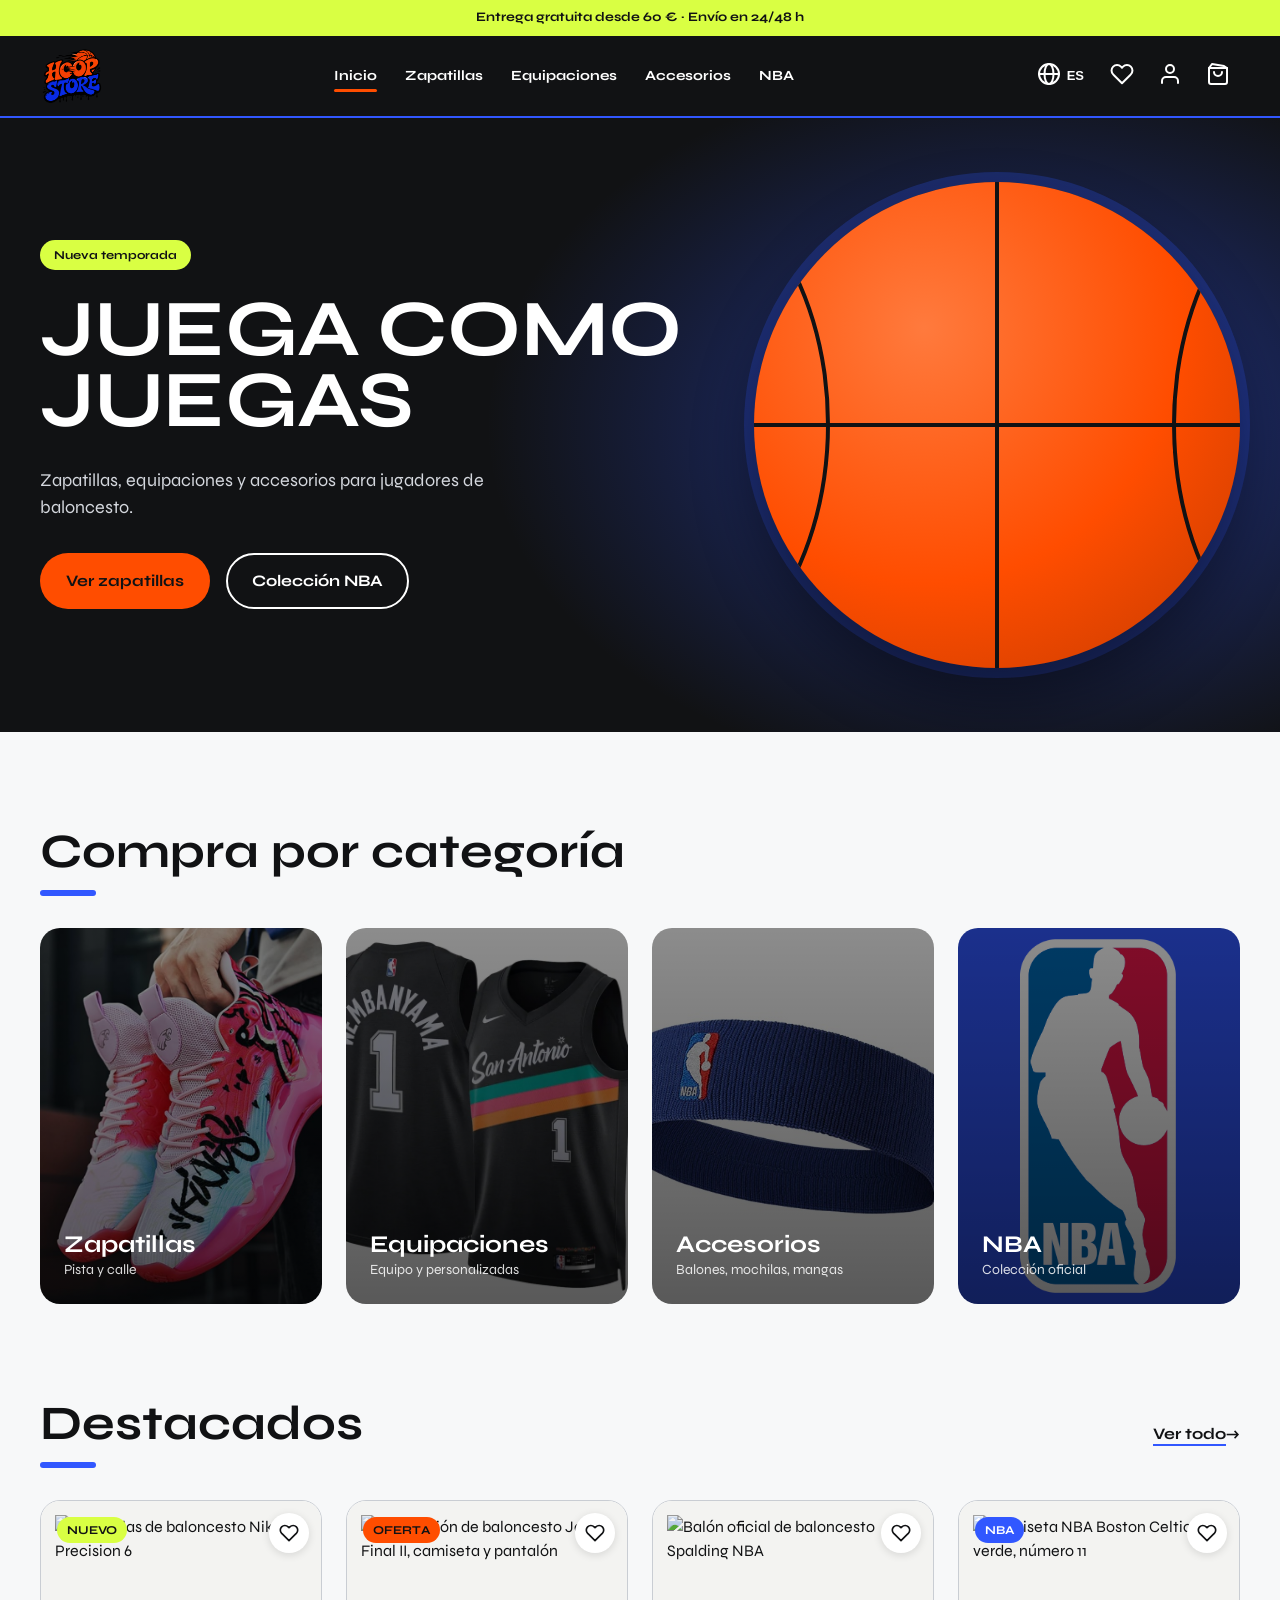
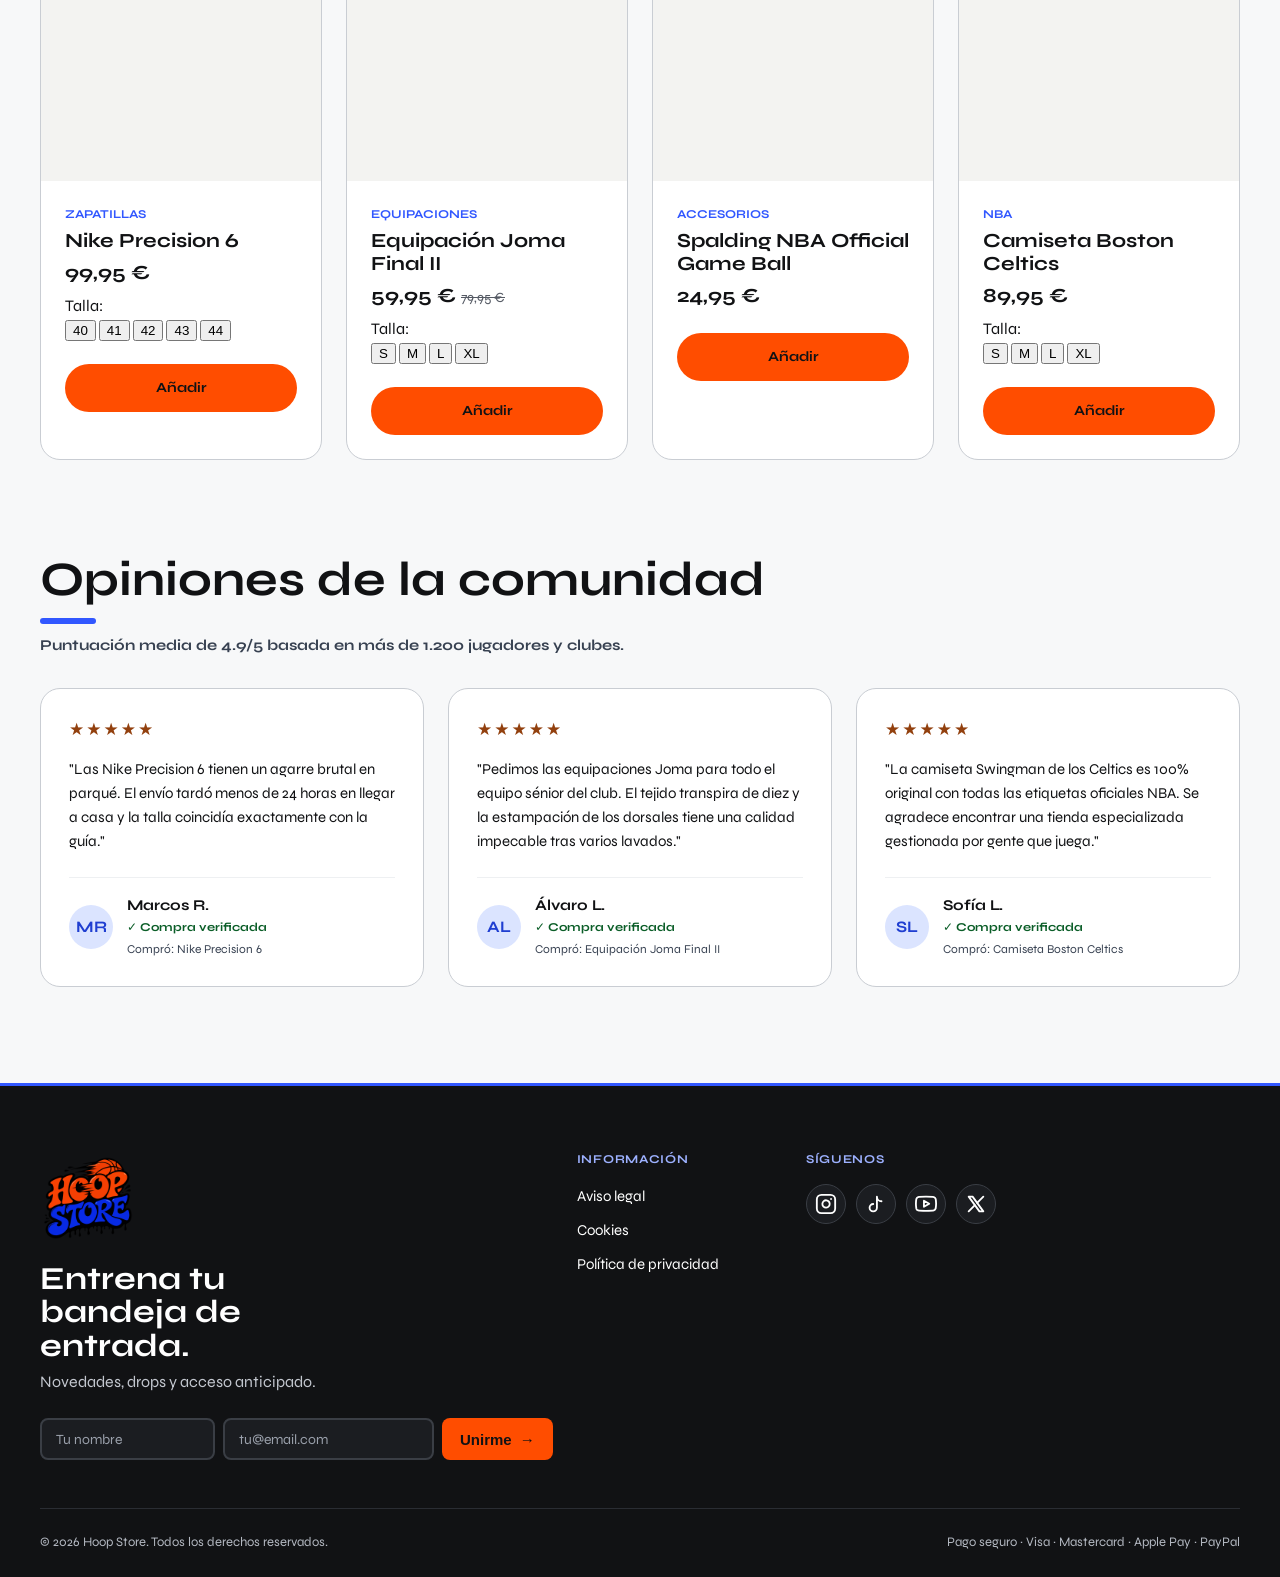
==== commit f5c6ffc8: "Update index.html" ====
--- a/index.html
+++ b/index.html
@@ -2,12 +2,14 @@
 <html lang="es">
 
 <head>
+  <link rel="icon" type="image/x-icon" href="imagenes/favicon.ico">
   <meta charset="utf-8">
   <meta name="viewport" content="width=device-width, initial-scale=1">
   <title>Hoop Store · Tienda de baloncesto</title>
   <meta name="description"
     content="Hoop Store: zapatillas, equipaciones, accesorios y colección oficial NBA para jugadores de baloncesto.">
   <meta name="theme-color" content="#111214">
+  <link rel="icon" type="image/x-icon" href="imagenes/favicon.ico">
   <link rel="preconnect" href="https://fonts.googleapis.com">
   <link rel="preconnect" href="https://fonts.gstatic.com" crossorigin>
   <link href="https://fonts.googleapis.com/css2?family=Syne:wght@400;700&display=swap" rel="stylesheet">
@@ -43,8 +45,7 @@
                 stroke-linecap="round" stroke-linejoin="round" aria-hidden="true">
                 <circle cx="12" cy="12" r="10"></circle>
                 <line x1="2" y1="12" x2="22" y2="12"></line>
-                <path d="M12 2a15.3 15.3 0 0 1 4 10 15.3 15.3 0 0 1-4 10 15.3 15.3 0 0 1-4-10 15.3 15.3 0 0 1 4-10z">
-                </path>
+                <ellipse cx="12" cy="12" rx="4.5" ry="10"></ellipse>
               </svg>
             </span>
             <span id="langLabel">ES</span>
@@ -120,8 +121,7 @@
           <h1 class="t-hero" id="heroTitle" data-i18n="hero_title">Juega como juegas</h1>
           <p class="lead" data-i18n="lead">Zapatillas, equipaciones y accesorios para jugadores de baloncesto.</p>
           <div class="hero-actions">
-            <a class="btn btn-primary" href="catalogo.html?categoria=zapatillas" data-i18n="btn_shoes">Ver
-              zapatillas</a>
+            <a class="btn btn-primary" href="catalogo.html?categoria=zapatillas" data-i18n="btn_shoes">Ver zapatillas</a>
             <a class="btn btn-secondary" href="catalogo.html?categoria=nba" data-i18n="btn_nba">Colección NBA</a>
           </div>
         </div>
@@ -166,8 +166,10 @@
         </div>
         <div class="grid">
 
+          <!-- Nike Precision 6 -->
           <article class="card reveal" data-id="p1" data-price="99.95">
-            <div class="card-media product-photo"><img class="product-image"
+            <div class="card-media product-photo">
+              <img class="product-image"
                 src="https://2app.kicksonfire.com/kofapp/upload/events_images/ipad_nike-precision-6-white-malachite-3.png"
                 alt="Zapatillas de baloncesto Nike Precision 6" loading="lazy">
               <span class="badge new" data-i18n="b_new">Nuevo</span>
@@ -186,12 +188,26 @@
               <p class="card-meta" data-i18n="nav_shoes">Zapatillas</p>
               <h3 class="card-name">Nike Precision 6</h3>
               <p class="price">99,95 €</p>
+
+              <div class="size-selector">
+                <span class="size-label">Talla:</span>
+                <div class="size-options">
+                  <button type="button" class="btn-size" data-size="40">40</button>
+                  <button type="button" class="btn-size" data-size="41">41</button>
+                  <button type="button" class="btn-size" data-size="42">42</button>
+                  <button type="button" class="btn-size" data-size="43">43</button>
+                  <button type="button" class="btn-size" data-size="44">44</button>
+                </div>
+              </div>
+
               <button class="btn btn-primary btn-sm" type="button" data-add data-i18n="add">Añadir</button>
             </div>
           </article>
 
+          <!-- Equipación Joma -->
           <article class="card reveal" data-id="p2" data-price="59.95" data-old="79.95">
-            <div class="card-media product-photo"><img class="product-image"
+            <div class="card-media product-photo">
+              <img class="product-image"
                 src="https://www.kitking.co.uk/cdn/shop/products/5_900b9b58-7d4f-4bcd-9499-90b625f65220_994x994.png?v=1653985766"
                 alt="Equipación de baloncesto Joma Final II, camiseta y pantalón" loading="lazy">
               <span class="badge sale" data-i18n="b_sale">Oferta</span>
@@ -210,12 +226,25 @@
               <p class="card-meta" data-i18n="nav_kits">Equipaciones</p>
               <h3 class="card-name">Equipación Joma Final II</h3>
               <p class="price">59,95 € <span class="old">79,95 €</span></p>
+
+              <div class="size-selector">
+                <span class="size-label">Talla:</span>
+                <div class="size-options">
+                  <button type="button" class="btn-size" data-size="S">S</button>
+                  <button type="button" class="btn-size" data-size="M">M</button>
+                  <button type="button" class="btn-size" data-size="L">L</button>
+                  <button type="button" class="btn-size" data-size="XL">XL</button>
+                </div>
+              </div>
+
               <button class="btn btn-primary btn-sm" type="button" data-add data-i18n="add">Añadir</button>
             </div>
           </article>
 
+          <!-- Balón Spalding (Sin selector de talla) -->
           <article class="card reveal" data-id="p3" data-price="24.95">
-            <div class="card-media product-photo"><img class="product-image"
+            <div class="card-media product-photo">
+              <img class="product-image"
                 src="https://www.spelexperten.com/bilder/artiklar/zoom/3001510010317_1.jpg?m=1637219325"
                 alt="Balón oficial de baloncesto Spalding NBA" loading="lazy">
               <button class="wish" type="button" data-fav aria-pressed="false" aria-label="Añadir a favoritos"
@@ -237,8 +266,10 @@
             </div>
           </article>
 
+          <!-- Camiseta Celtics -->
           <article class="card reveal" data-id="p4" data-price="89.95">
-            <div class="card-media product-photo"><img class="product-image"
+            <div class="card-media product-photo">
+              <img class="product-image"
                 src="https://toppng.com/uploads/preview/ike-nba-boston-celtics-kyrie-irving-road-swingman-boston-celtics-basketball-jersey-11563623935faati81kze.png"
                 alt="Camiseta NBA Boston Celtics verde, número 11" loading="lazy">
               <span class="badge nba">NBA</span>
@@ -257,6 +288,17 @@
               <p class="card-meta">NBA</p>
               <h3 class="card-name">Camiseta Boston Celtics</h3>
               <p class="price">89,95 €</p>
+
+              <div class="size-selector">
+                <span class="size-label">Talla:</span>
+                <div class="size-options">
+                  <button type="button" class="btn-size" data-size="S">S</button>
+                  <button type="button" class="btn-size" data-size="M">M</button>
+                  <button type="button" class="btn-size" data-size="L">L</button>
+                  <button type="button" class="btn-size" data-size="XL">XL</button>
+                </div>
+              </div>
+
               <button class="btn btn-primary btn-sm" type="button" data-add data-i18n="add">Añadir</button>
             </div>
           </article>
@@ -271,6 +313,9 @@
         <div class="block-head">
           <div>
             <h2 class="t-h2" id="reviewsTitle" data-i18n="rev_title">Opiniones de la comunidad</h2>
+            <p style="margin-top: 10px; color: #374151; font-weight: 700; font-size: 15px;">
+              Puntuación media de 4.9/5 basada en más de 1.200 jugadores y clubes.
+            </p>
           </div>
         </div>
 
@@ -290,7 +335,7 @@
               <div class="review-info">
                 <strong>Marcos R.</strong>
                 <span class="verified" data-i18n="rev_verified">✓ Compra verificada</span>
-                <span class="review-product" data-i18n="rev_bought">Compró:</span> Nike Precision 6
+                <span class="review-product"><span data-i18n="rev_bought">Compró:</span> Nike Precision 6</span>
               </div>
             </div>
           </article>
@@ -308,7 +353,8 @@
               <div class="review-avatar" aria-hidden="true">AL</div>
               <div class="review-info">
                 <strong>Álvaro L.</strong>
-                <span class="review-product" data-i18n="rev_bought">Compró:</span> Equipación Joma Final II
+                <span class="verified" data-i18n="rev_verified">✓ Compra verificada</span>
+                <span class="review-product"><span data-i18n="rev_bought">Compró:</span> Equipación Joma Final II</span>
               </div>
             </div>
           </article>
@@ -326,8 +372,8 @@
               <div class="review-avatar" aria-hidden="true">SL</div>
               <div class="review-info">
                 <strong>Sofía L.</strong>
-                <span class="verified" data-i18n="rev_verified">✓ Compra verificada</span> <span class="review-product"
-                  data-i18n="rev_bought">Compró:</span> Camiseta Boston Celtics
+                <span class="verified" data-i18n="rev_verified">✓ Compra verificada</span>
+                <span class="review-product"><span data-i18n="rev_bought">Compró:</span> Camiseta Boston Celtics</span>
               </div>
             </div>
           </article>
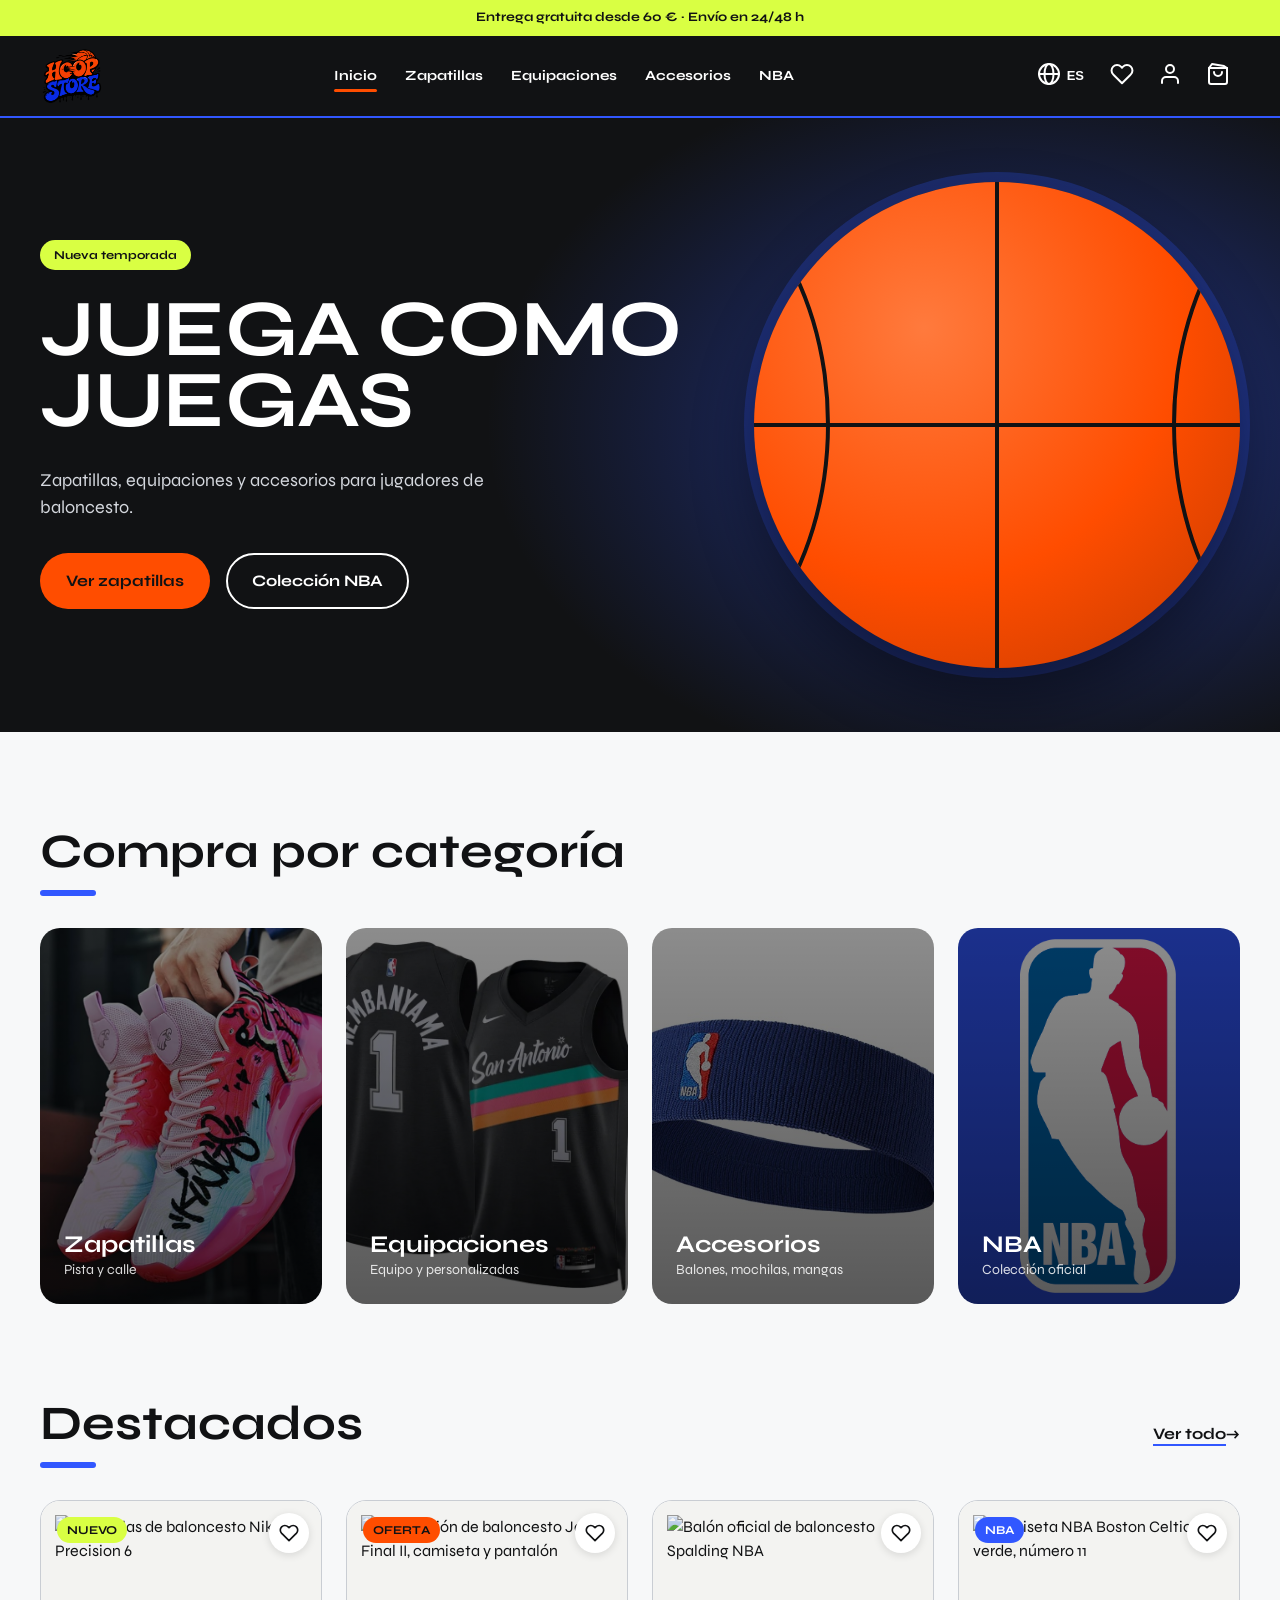
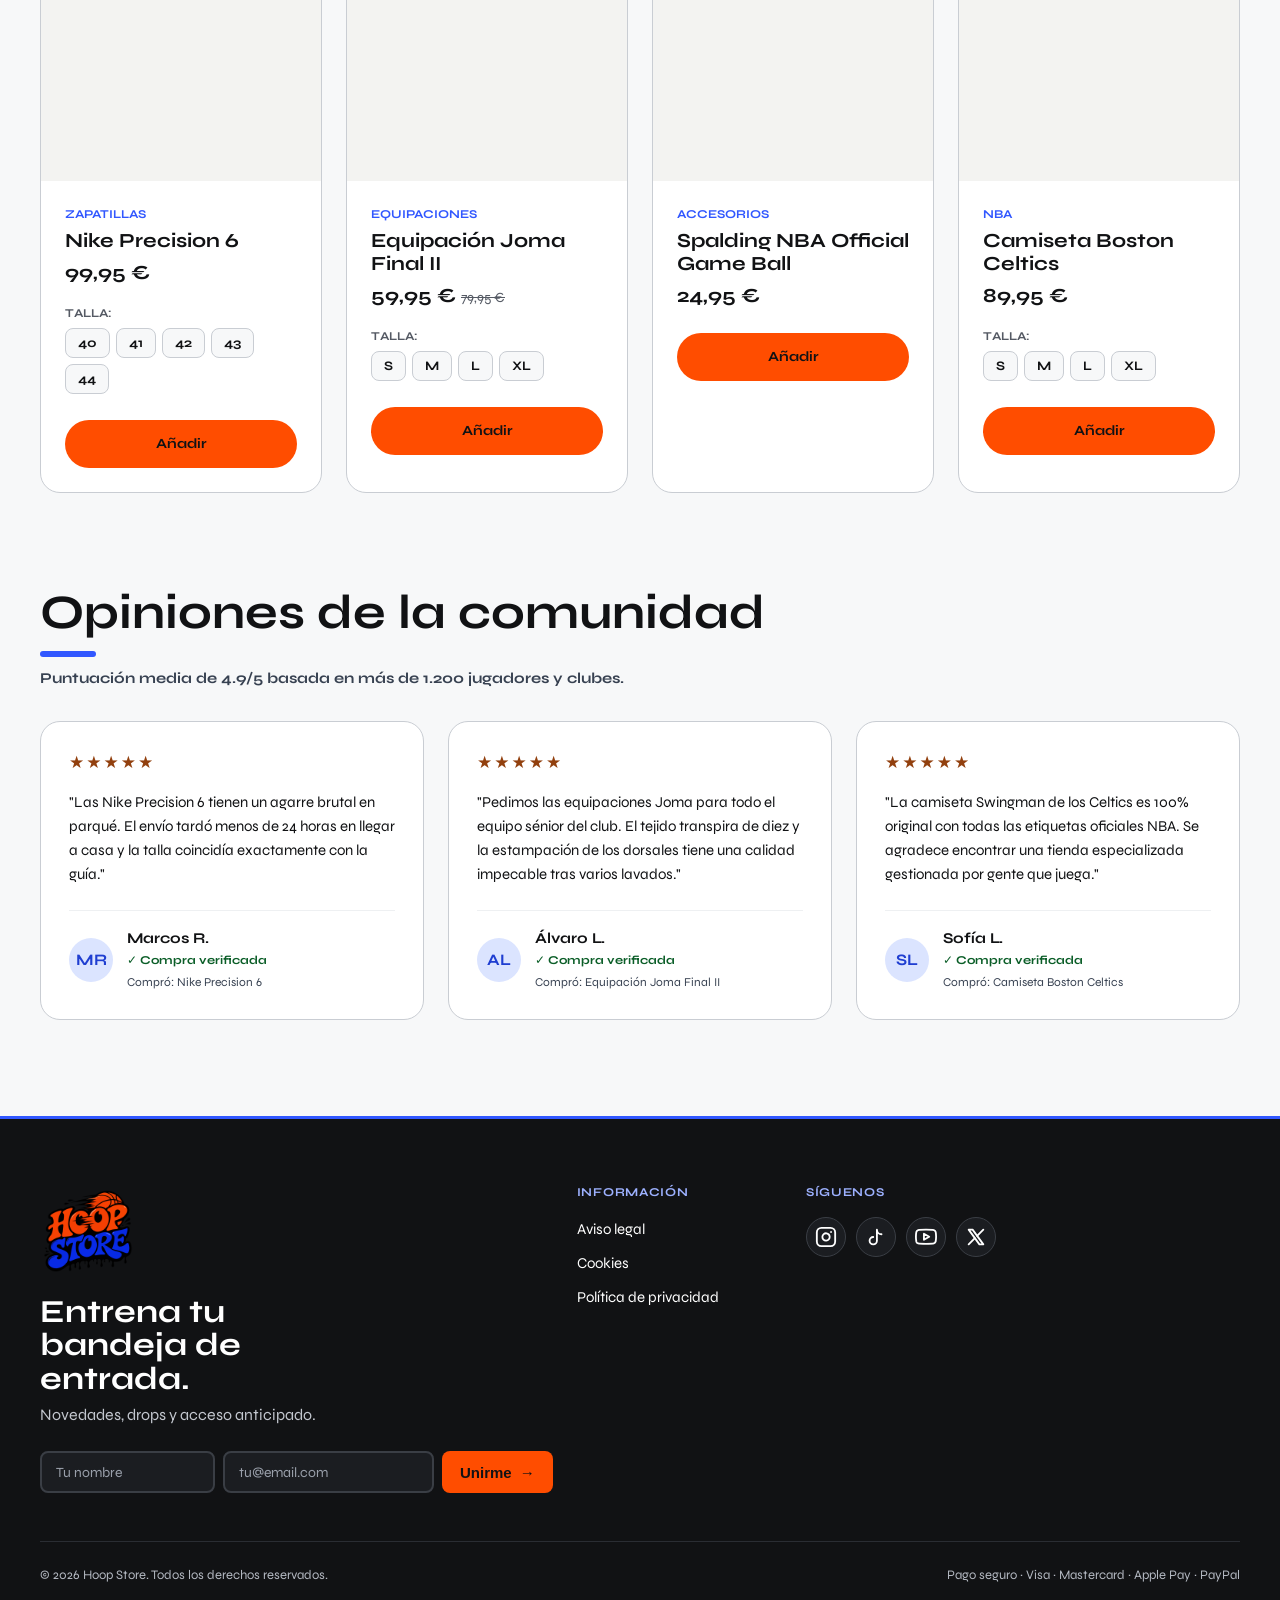
==== commit b2eeeb3d: "Update index.html" ====
--- a/index.html
+++ b/index.html
@@ -2,12 +2,18 @@
 <html lang="es">
 
 <head>
-  <link rel="icon" type="image/x-icon" href="imagenes/favicon.ico">
   <meta charset="utf-8">
   <meta name="viewport" content="width=device-width, initial-scale=1">
   <title>Hoop Store · Tienda de baloncesto</title>
   <meta name="description"
     content="Hoop Store: zapatillas, equipaciones, accesorios y colección oficial NBA para jugadores de baloncesto.">
+  <link rel="canonical" href="https://proyectohoopstore.vercel.app/">
+  <meta property="og:type" content="website">
+  <meta property="og:site_name" content="Hoop Store">
+  <meta property="og:url" content="https://proyectohoopstore.vercel.app/">
+  <meta property="og:title" content="Hoop Store | Tienda de baloncesto">
+  <meta property="og:description" content="Tienda online de zapatillas, equipaciones y accesorios de baloncesto.">
+  <meta name="twitter:card" content="summary">
   <meta name="theme-color" content="#111214">
   <link rel="icon" type="image/x-icon" href="imagenes/favicon.ico">
   <link rel="preconnect" href="https://fonts.googleapis.com">
--- a/css/style.css
+++ b/css/style.css
@@ -2219,3 +2219,63 @@
     transform: none;
   }
 }
+
+/* ===== Selector de Tallas y Expansión de Tarjeta ===== */
+/* ===== Selección de tallas y tarjeta activa ===== */
+.card {
+  transition: transform 0.25s ease, box-shadow 0.25s ease, border-color 0.2s ease;
+  cursor: pointer;
+}
+
+.card.expanded {
+  transform: scale(1.025);
+  border-color: var(--secondary) !important;
+  box-shadow: 0 12px 30px rgba(49, 87, 255, 0.22);
+  z-index: 5;
+}
+
+.size-selector {
+  display: flex;
+  flex-direction: column;
+  gap: 6px;
+  margin-block: 10px 4px;
+}
+
+.size-label {
+  font-size: 12px;
+  font-weight: 700;
+  text-transform: uppercase;
+  color: var(--n700);
+}
+
+.size-options {
+  display: flex;
+  flex-wrap: wrap;
+  gap: 6px;
+}
+
+.btn-size {
+  border: 1px solid var(--n300);
+  background: var(--n050);
+  color: var(--ink);
+  font-family: var(--font);
+  font-size: 13px;
+  font-weight: 700;
+  padding: 6px 12px;
+  border-radius: 8px;
+  cursor: pointer;
+  transition: background-color 0.15s, border-color 0.15s, color 0.15s, transform 0.1s;
+}
+
+.btn-size:hover {
+  border-color: var(--secondary);
+  color: var(--secondary);
+}
+
+/* Estado cuando la talla está seleccionada */
+.btn-size.selected {
+  background: var(--secondary) !important;
+  border-color: var(--secondary) !important;
+  color: var(--white) !important;
+  box-shadow: 0 2px 8px rgba(49, 87, 255, 0.4);
+}
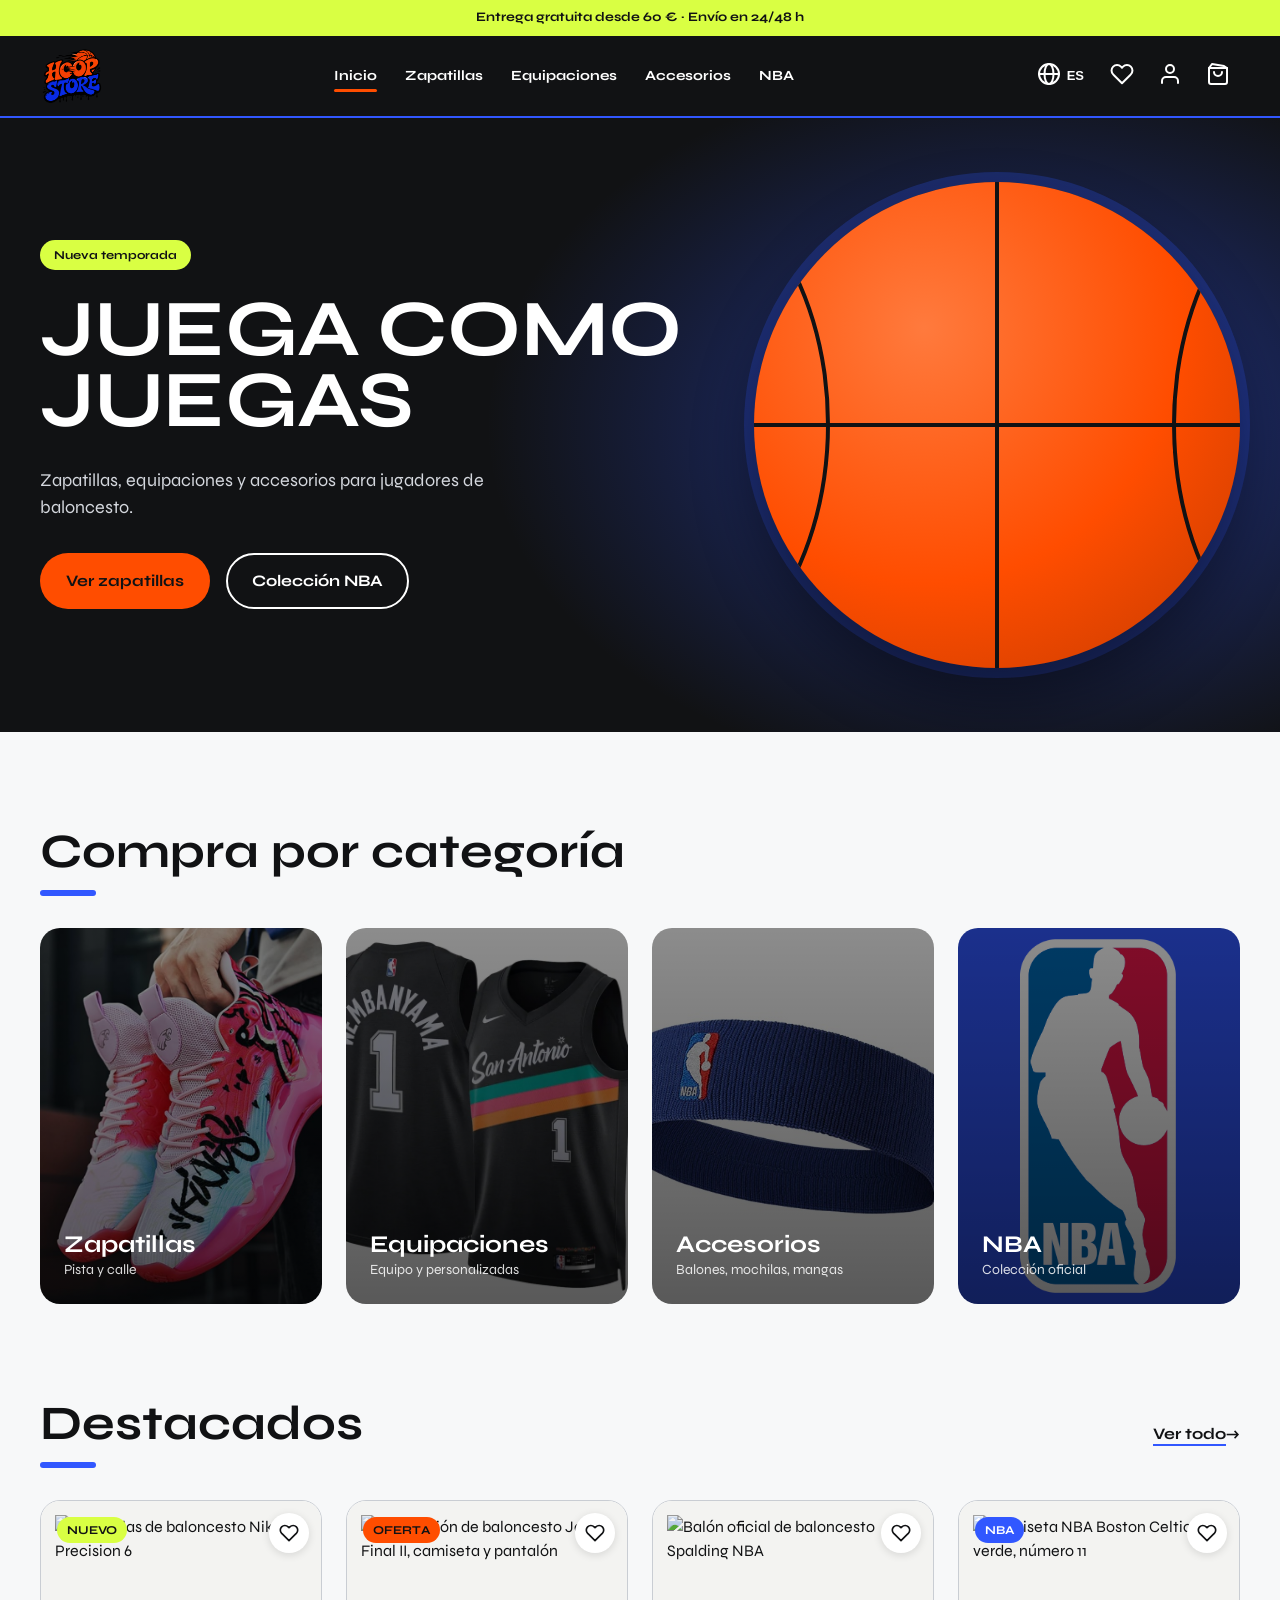
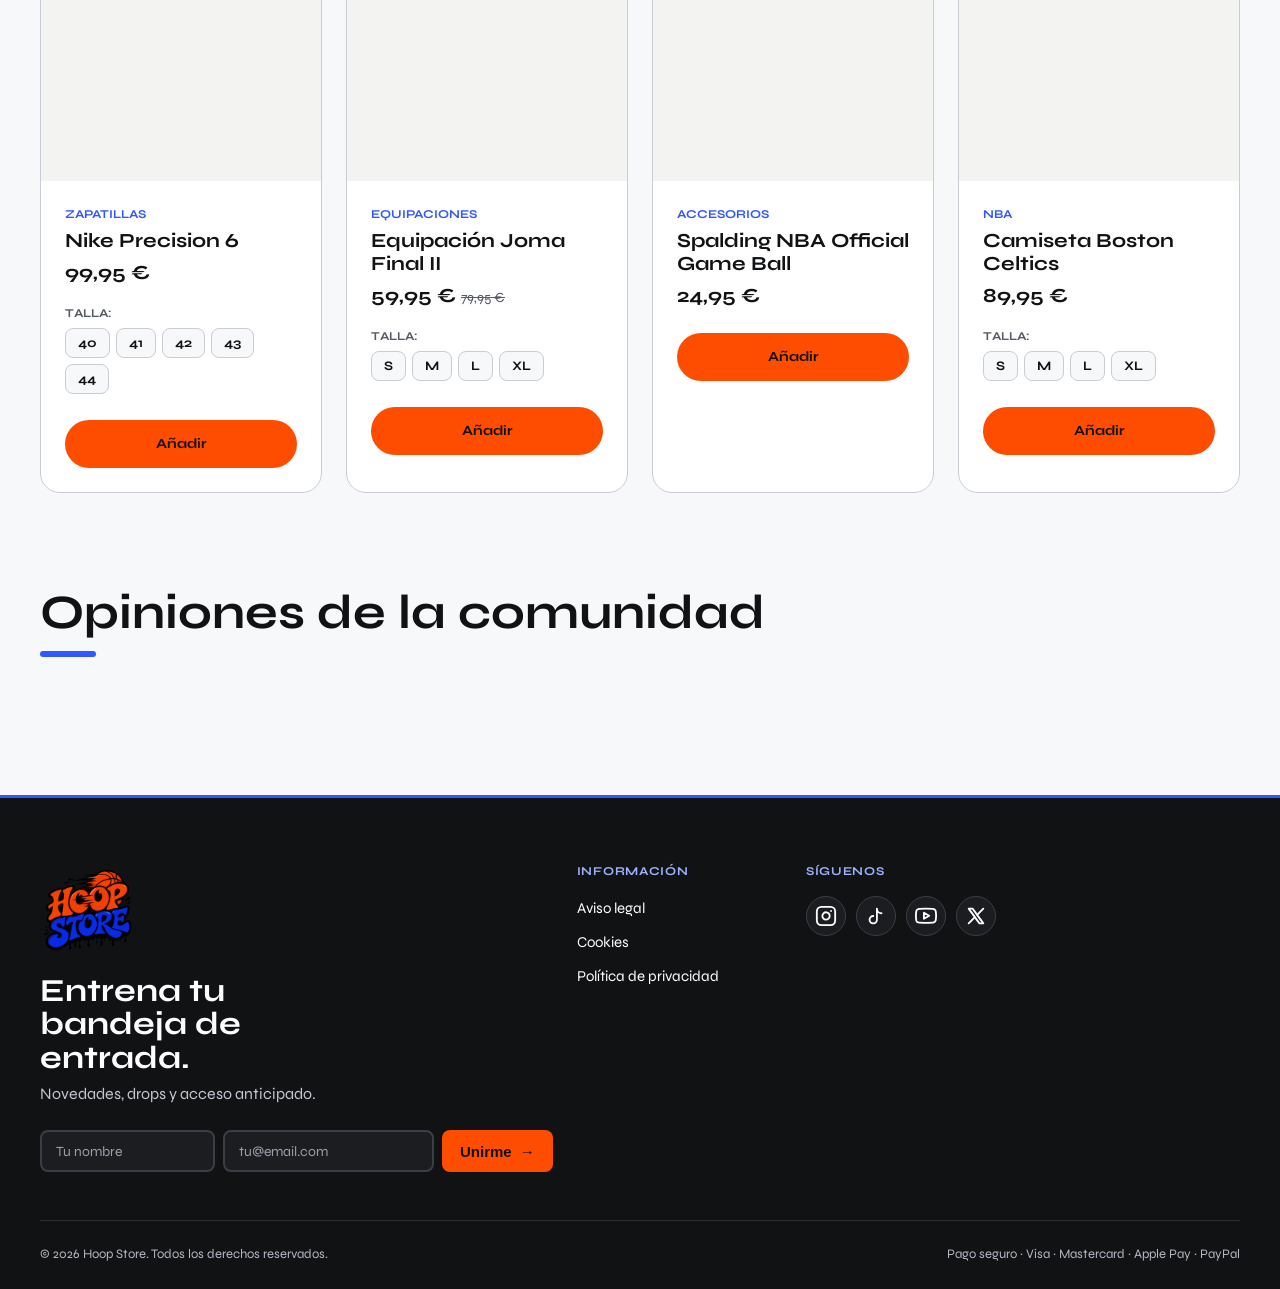
==== commit 46713f61: "Update index.html" ====
--- a/index.html
+++ b/index.html
@@ -25,8 +25,10 @@
 
 <body>
 
-  <a class="skip" href="#main" data-i18n="skip">Saltar al contenido</a>
-  <div class="announce" data-i18n="announce">Entrega gratuita desde 60 € · Envío en 24/48 h</div>
+  <div role="region" aria-label="Acceso al contenido e información de envíos">
+    <a class="skip" href="#main" data-i18n="skip">Saltar al contenido</a>
+    <div class="announce" data-i18n="announce">Entrega gratuita desde 60 € · Envío en 24/48 h</div>
+  </div>
 
   <header class="site-header">
     <div class="container header-in">
@@ -319,72 +321,11 @@
         <div class="block-head">
           <div>
             <h2 class="t-h2" id="reviewsTitle" data-i18n="rev_title">Opiniones de la comunidad</h2>
-            <p style="margin-top: 10px; color: #374151; font-weight: 700; font-size: 15px;">
-              Puntuación media de 4.9/5 basada en más de 1.200 jugadores y clubes.
-            </p>
-          </div>
-        </div>
-
-        <div class="reviews-grid">
-
-          <article class="review-card reveal">
-            <div>
-              <div class="review-stars" aria-hidden="true">★★★★★</div>
-              <span class="sr">Valoración: 5 de 5 estrellas</span>
-              <p class="review-text">
-                "Las Nike Precision 6 tienen un agarre brutal en parqué. El envío tardó menos de 24 horas en llegar a
-                casa y la talla coincidía exactamente con la guía."
-              </p>
-            </div>
-            <div class="review-author">
-              <div class="review-avatar" aria-hidden="true">MR</div>
-              <div class="review-info">
-                <strong>Marcos R.</strong>
-                <span class="verified" data-i18n="rev_verified">✓ Compra verificada</span>
-                <span class="review-product"><span data-i18n="rev_bought">Compró:</span> Nike Precision 6</span>
-              </div>
-            </div>
-          </article>
-
-          <article class="review-card reveal">
-            <div>
-              <div class="review-stars" aria-hidden="true">★★★★★</div>
-              <span class="sr">Valoración: 5 de 5 estrellas</span>
-              <p class="review-text">
-                "Pedimos las equipaciones Joma para todo el equipo sénior del club. El tejido transpira de diez y la
-                estampación de los dorsales tiene una calidad impecable tras varios lavados."
-              </p>
-            </div>
-            <div class="review-author">
-              <div class="review-avatar" aria-hidden="true">AL</div>
-              <div class="review-info">
-                <strong>Álvaro L.</strong>
-                <span class="verified" data-i18n="rev_verified">✓ Compra verificada</span>
-                <span class="review-product"><span data-i18n="rev_bought">Compró:</span> Equipación Joma Final II</span>
-              </div>
-            </div>
-          </article>
-
-          <article class="review-card reveal">
-            <div>
-              <div class="review-stars" aria-hidden="true">★★★★★</div>
-              <span class="sr">Valoración: 5 de 5 estrellas</span>
-              <p class="review-text">
-                "La camiseta Swingman de los Celtics es 100% original con todas las etiquetas oficiales NBA. Se agradece
-                encontrar una tienda especializada gestionada por gente que juega."
-              </p>
-            </div>
-            <div class="review-author">
-              <div class="review-avatar" aria-hidden="true">SL</div>
-              <div class="review-info">
-                <strong>Sofía L.</strong>
-                <span class="verified" data-i18n="rev_verified">✓ Compra verificada</span>
-                <span class="review-product"><span data-i18n="rev_bought">Compró:</span> Camiseta Boston Celtics</span>
-              </div>
-            </div>
-          </article>
-
-        </div>
+            <p id="reviewsSummary" style="margin-top: 10px; color: #374151; font-weight: 700; font-size: 15px;"></p>
+          </div>
+        </div>
+
+        <div class="reviews-grid" id="reviewsGrid" aria-live="polite"></div>
       </div>
     </section>
 
@@ -489,25 +430,6 @@
         data-i18n-aria="a_close">✕</button>
       <h2 id="userTitle" data-i18n="login_title">Entra en tu cuenta</h2>
 
-      <button class="btn-google" type="button" id="btnGoogleLogin" aria-label="Continuar con Google"
-        title="Continuar con Google">
-        <svg class="google-icon" width="20" height="20" viewBox="0 0 24 24" aria-hidden="true">
-          <path fill="#4285F4"
-            d="M23.745 12.27c0-.7-.06-1.4-.19-2.07H12v4.51h6.6c-.29 1.52-1.14 2.82-2.4 3.68v3.05h3.88c2.27-2.09 3.665-5.17 3.665-9.17z" />
-          <path fill="#34A853"
-            d="M12 24c3.24 0 5.95-1.08 7.93-2.91l-3.88-3.05c-1.08.72-2.45 1.16-4.05 1.16-3.12 0-5.77-2.1-6.72-4.93H1.25v3.15C3.26 21.36 7.33 24 12 24z" />
-          <path fill="#FBBC05"
-            d="M5.28 14.27c-.25-.72-.38-1.49-.38-2.27s.13-1.55.38-2.27V6.58H1.25C.45 8.18 0 9.98 0 12s.45 3.82 1.25 5.42l4.03-3.15z" />
-          <path fill="#EA4335"
-            d="M12 4.75c1.77 0 3.35.61 4.6 1.8l3.42-3.42C17.95 1.19 15.24 0 12 0 7.33 0 3.26 2.64 1.25 6.58l4.03 3.15c.95-2.83 3.6-4.98 6.72-4.98z" />
-        </svg>
-        <span data-i18n="google_btn">Continuar con Google</span>
-      </button>
-
-      <div class="auth-divider" role="separator" aria-label="O inicia sesión con correo">
-        <span data-i18n="auth_or">o con correo</span>
-      </div>
-
       <form id="loginForm" class="dlg-form" action="#" method="post">
         <div class="field">
           <label for="loginEmail" data-i18n="email">Correo electrónico</label>
@@ -520,12 +442,39 @@
         <input class="btn btn-primary" type="submit" value="Entrar" title="Entrar" data-i18n="login_btn">
       </form>
 
-      <div id="userIn" class="dlg-form" hidden>
-        <p class="hello" id="userHello"></p>
-        <button class="btn btn-primary" type="button" id="btnLogout" data-i18n="logout">Cerrar sesión</button>
-      </div>
-
-      <p class="note" data-i18n="demo">Mini base de datos JSON: prueba con profe@hoopstore.com y 12345.</p>
+      <div id="userIn" class="dlg-form profile-panel" hidden>
+        <section class="profile-identity" aria-label="Datos de la cuenta">
+          <span class="profile-avatar" aria-hidden="true"><svg viewBox="0 0 24 24" fill="none" stroke="currentColor" stroke-width="1.8" stroke-linecap="round" stroke-linejoin="round"><circle cx="12" cy="8" r="4"/><path d="M4 21a8 8 0 0 1 16 0"/></svg></span>
+          <div class="profile-identity-text">
+            <p class="profile-eyebrow" data-i18n="profile_account">MI PERFIL</p>
+            <p class="hello" id="userHello"></p>
+            <p class="profile-email" id="profileEmail"></p>
+          </div>
+        </section>
+        <section aria-label="Resumen de mi cuenta" class="profile-summary">
+          <div class="profile-summary-heading">
+            <h3 data-i18n="profile_summary_title">Resumen de mi carrito</h3>
+            <span class="profile-summary-tag" data-i18n="profile_saved">GUARDADO</span>
+          </div>
+          <div class="profile-stats">
+            <div class="profile-stat">
+              <span class="profile-stat-label" data-i18n="profile_items_label">Artículos</span>
+              <strong id="profileItems" class="profile-stat-value">0</strong>
+            </div>
+            <div class="profile-stat">
+              <span class="profile-stat-label" data-i18n="profile_subtotal_label">Subtotal</span>
+              <strong id="profileSubtotal" class="profile-stat-value profile-stat-price">0,00 €</strong>
+            </div>
+          </div>
+          <div class="profile-actions">
+            <button class="btn profile-action-cart" type="button" id="profileViewCart">Ver mi carrito</button>
+            <button class="btn btn-primary profile-action-pay" type="button" id="profileCheckout" disabled>Proceder al pago</button>
+          </div>
+        </section>
+        <button class="profile-logout" type="button" id="btnLogout" data-i18n="logout">Cerrar sesión</button>
+      </div>
+
+      <p class="note" id="loginDemoNote" data-i18n="demo">Mini base de datos JSON: prueba con profe@hoopstore.com y 12345.</p>
     </div>
   </dialog>
 
--- a/css/style.css
+++ b/css/style.css
@@ -1229,7 +1229,6 @@
   }
 }
 
-
 /* Columnas de enlaces */
 .f-col h3 {
   margin-bottom: 16px;
@@ -1781,8 +1780,6 @@
   }
 }
 
-
-
 /* ===== 15. Contenedores de Fotos de Producto ===== */
 .card-media {
   position: relative;
@@ -1835,7 +1832,6 @@
   }
 }
 
-
 /* ===== 16. Sección de Reseñas / Comunidad ===== */
 .reviews-grid {
   display: grid;
@@ -2223,7 +2219,10 @@
 /* ===== Selector de Tallas y Expansión de Tarjeta ===== */
 /* ===== Selección de tallas y tarjeta activa ===== */
 .card {
-  transition: transform 0.25s ease, box-shadow 0.25s ease, border-color 0.2s ease;
+  transition:
+    transform 0.25s ease,
+    box-shadow 0.25s ease,
+    border-color 0.2s ease;
   cursor: pointer;
 }
 
@@ -2264,7 +2263,11 @@
   padding: 6px 12px;
   border-radius: 8px;
   cursor: pointer;
-  transition: background-color 0.15s, border-color 0.15s, color 0.15s, transform 0.1s;
+  transition:
+    background-color 0.15s,
+    border-color 0.15s,
+    color 0.15s,
+    transform 0.1s;
 }
 
 .btn-size:hover {
@@ -2279,3 +2282,188 @@
   color: var(--white) !important;
   box-shadow: 0 2px 8px rgba(49, 87, 255, 0.4);
 }
+/* =========================================================
+   Perfil de usuario · Hoop Store (guía de estilos v1.0)
+   Diseño aislado: no altera otros diálogos ni productos.
+   ========================================================= */
+#dlgUser .profile-panel {
+  gap: 20px;
+}
+#dlgUser .profile-identity {
+  display: flex;
+  align-items: center;
+  gap: 16px;
+  padding: 4px 0 8px;
+  min-width: 0;
+}
+#dlgUser .profile-avatar {
+  width: 64px;
+  height: 64px;
+  flex: 0 0 64px;
+  display: grid;
+  place-items: center;
+  border-radius: 20px;
+  background: var(--blue-tint-2);
+  color: var(--blue-dark);
+}
+#dlgUser .profile-avatar svg {
+  width: 32px;
+  height: 32px;
+}
+#dlgUser .profile-identity-text {
+  min-width: 0;
+}
+#dlgUser .profile-eyebrow {
+  margin: 0 0 5px;
+  color: var(--secondary);
+  font-size: 11px;
+  font-weight: 700;
+  letter-spacing: 0.11em;
+}
+#dlgUser .profile-identity .hello {
+  font-size: 22px;
+  font-weight: 700;
+  line-height: 1.2;
+  overflow-wrap: anywhere;
+}
+#dlgUser .profile-email {
+  margin-top: 6px;
+  color: var(--n700);
+  font-size: 13px;
+  line-height: 1.4;
+  overflow-wrap: anywhere;
+}
+#dlgUser .profile-summary {
+  border: 1px solid var(--n300);
+  border-radius: 20px;
+  padding: 20px;
+  background: var(--n050);
+}
+#dlgUser .profile-summary-heading {
+  display: flex;
+  align-items: center;
+  justify-content: space-between;
+  gap: 8px;
+  margin-bottom: 16px;
+}
+#dlgUser .profile-summary-heading h3 {
+  font-size: 16px;
+  line-height: 1.25;
+  font-weight: 700;
+}
+#dlgUser .profile-summary-tag {
+  color: var(--blue-dark);
+  background: var(--blue-tint-2);
+  font-size: 10px;
+  font-weight: 700;
+  letter-spacing: 0.06em;
+  border-radius: 999px;
+  padding: 6px 9px;
+  white-space: nowrap;
+}
+#dlgUser .profile-stats {
+  display: grid;
+  grid-template-columns: minmax(0, 1fr) minmax(0, 1fr);
+  gap: 12px;
+}
+#dlgUser .profile-stat {
+  display: flex;
+  flex-direction: column;
+  gap: 8px;
+  min-width: 0;
+  padding: 16px;
+  background: var(--white);
+  border: 1px solid var(--n100);
+  border-radius: 14px;
+}
+#dlgUser .profile-stat-label {
+  color: var(--n700);
+  font-size: 12px;
+  font-weight: 700;
+}
+#dlgUser .profile-stat-value {
+  color: var(--ink);
+  font-size: clamp(20px, 5vw, 26px);
+  font-weight: 700;
+  line-height: 1.15;
+  overflow-wrap: anywhere;
+}
+#dlgUser .profile-stat-price {
+  color: var(--primary);
+}
+#dlgUser .profile-actions {
+  display: grid;
+  gap: 10px;
+  margin-top: 16px;
+}
+#dlgUser .profile-actions .btn {
+  width: 100%;
+  min-width: 0;
+  height: 48px;
+  font-size: 14px;
+}
+#dlgUser .profile-action-cart {
+  background: var(--white);
+  color: var(--blue-dark);
+  border: 2px solid var(--secondary);
+}
+#dlgUser .profile-action-cart:hover {
+  background: var(--blue-tint);
+}
+#dlgUser .profile-action-pay {
+  color: var(--ink);
+}
+#dlgUser .profile-action-pay:disabled {
+  opacity: 0.42;
+  cursor: not-allowed;
+  transform: none;
+  box-shadow: none;
+}
+#dlgUser .profile-logout {
+  width: 100%;
+  min-height: 48px;
+  border: 1px solid var(--n300);
+  border-radius: 999px;
+  background: var(--white);
+  color: var(--ink);
+  font: inherit;
+  font-size: 14px;
+  font-weight: 700;
+  cursor: pointer;
+  transition:
+    border-color 0.2s,
+    color 0.2s,
+    background-color 0.2s;
+}
+#dlgUser .profile-logout:hover {
+  color: var(--blue-dark);
+  border-color: var(--secondary);
+  background: var(--blue-tint);
+}
+#dlgUser .profile-panel :is(button, a):focus-visible {
+  outline: 3px solid var(--secondary);
+  outline-offset: 3px;
+}
+@media (max-width: 420px) {
+  #dlgUser .dlg {
+    padding: 24px;
+  }
+  #dlgUser .profile-summary {
+    padding: 16px;
+  }
+  #dlgUser .profile-stat {
+    padding: 12px;
+  }
+  #dlgUser .profile-avatar {
+    width: 52px;
+    height: 52px;
+    flex-basis: 52px;
+    border-radius: 14px;
+  }
+  #dlgUser .profile-identity .hello {
+    font-size: 19px;
+  }
+  #dlgUser .profile-summary-heading h3 {
+    font-size: 14px;
+  }
+}
